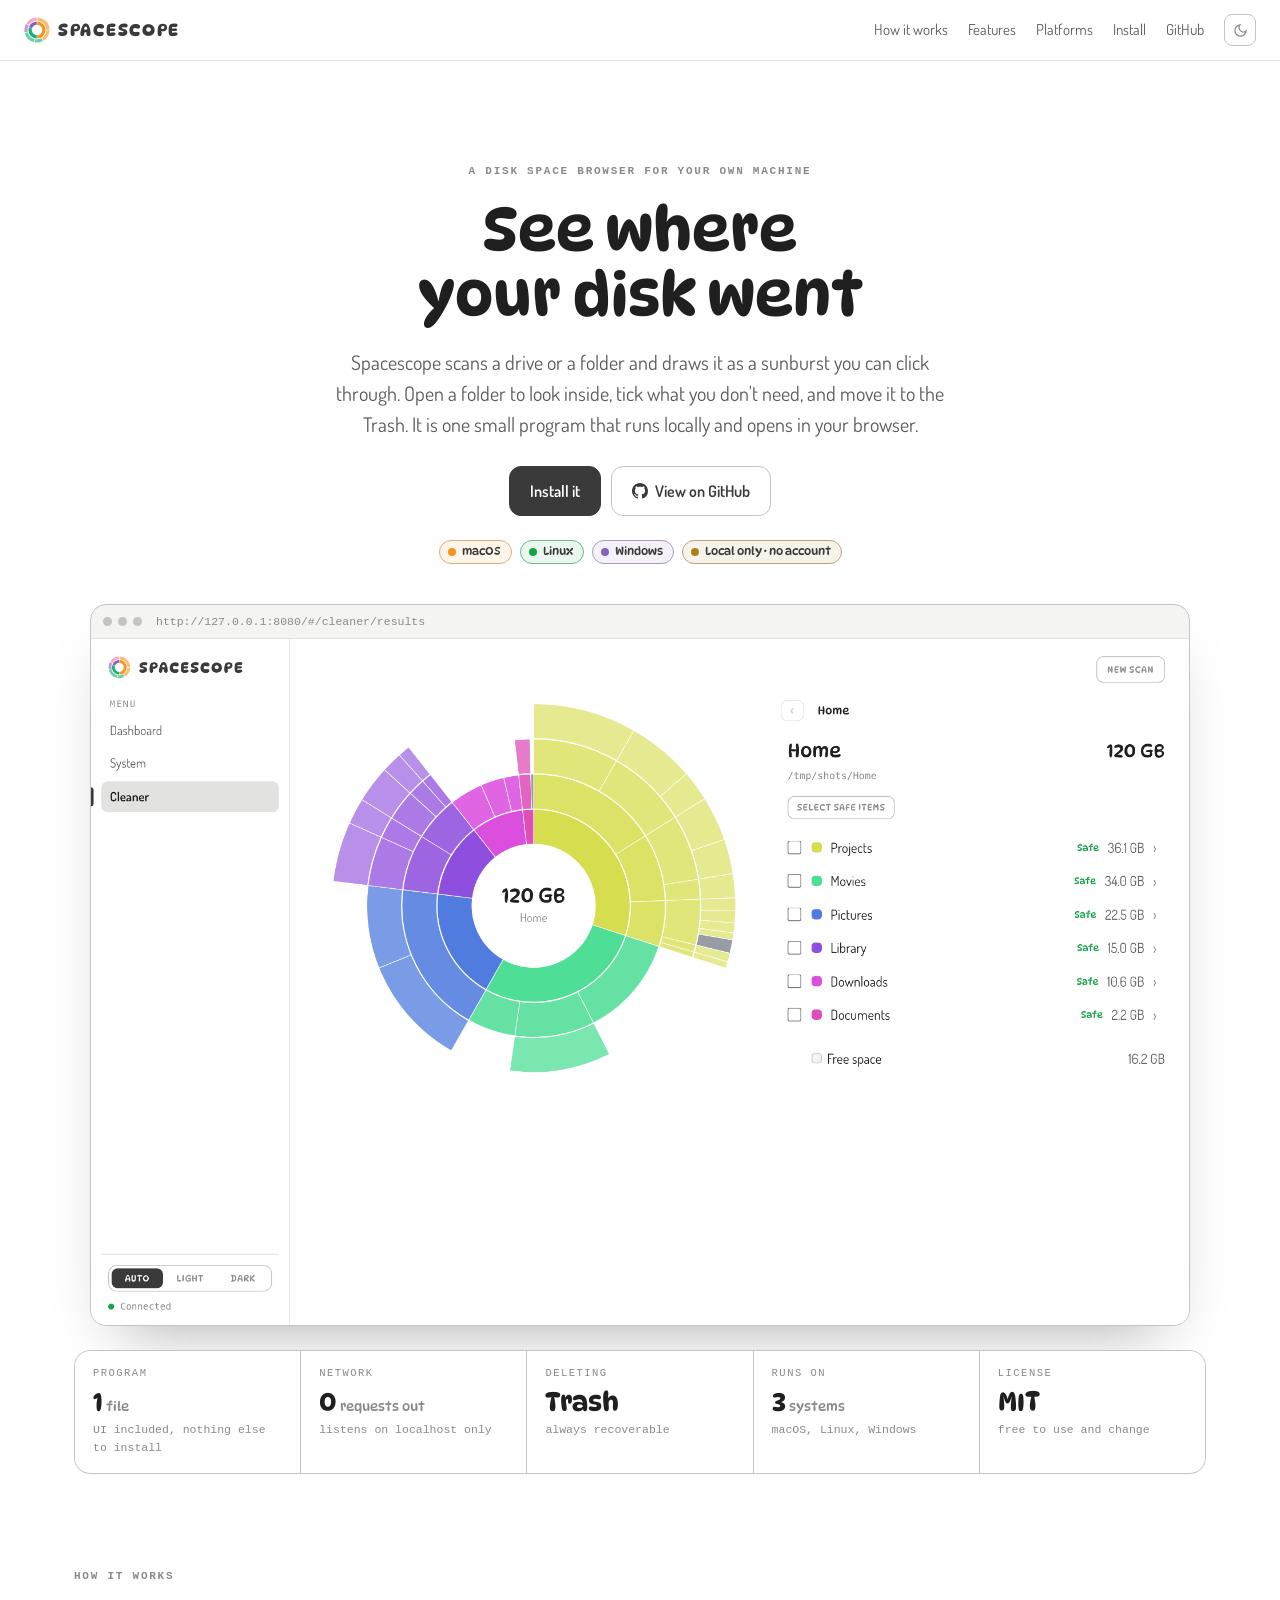
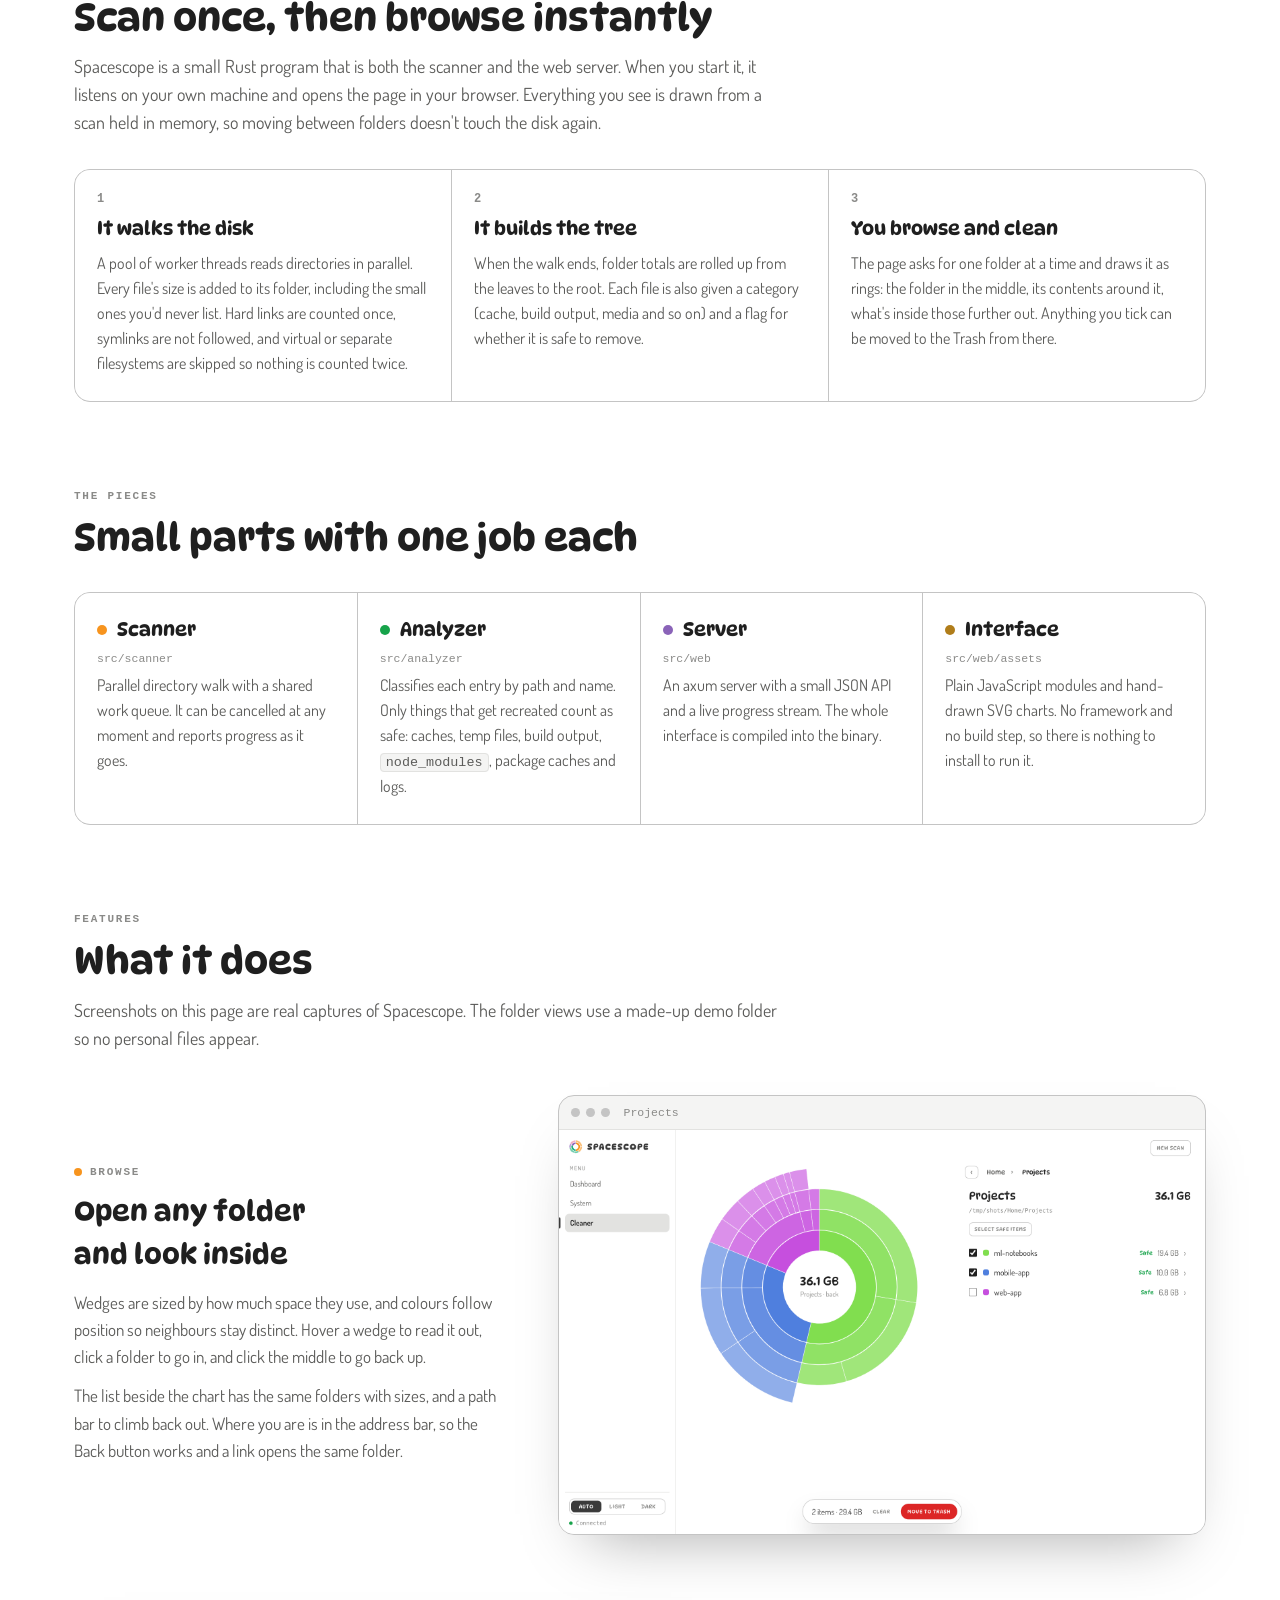
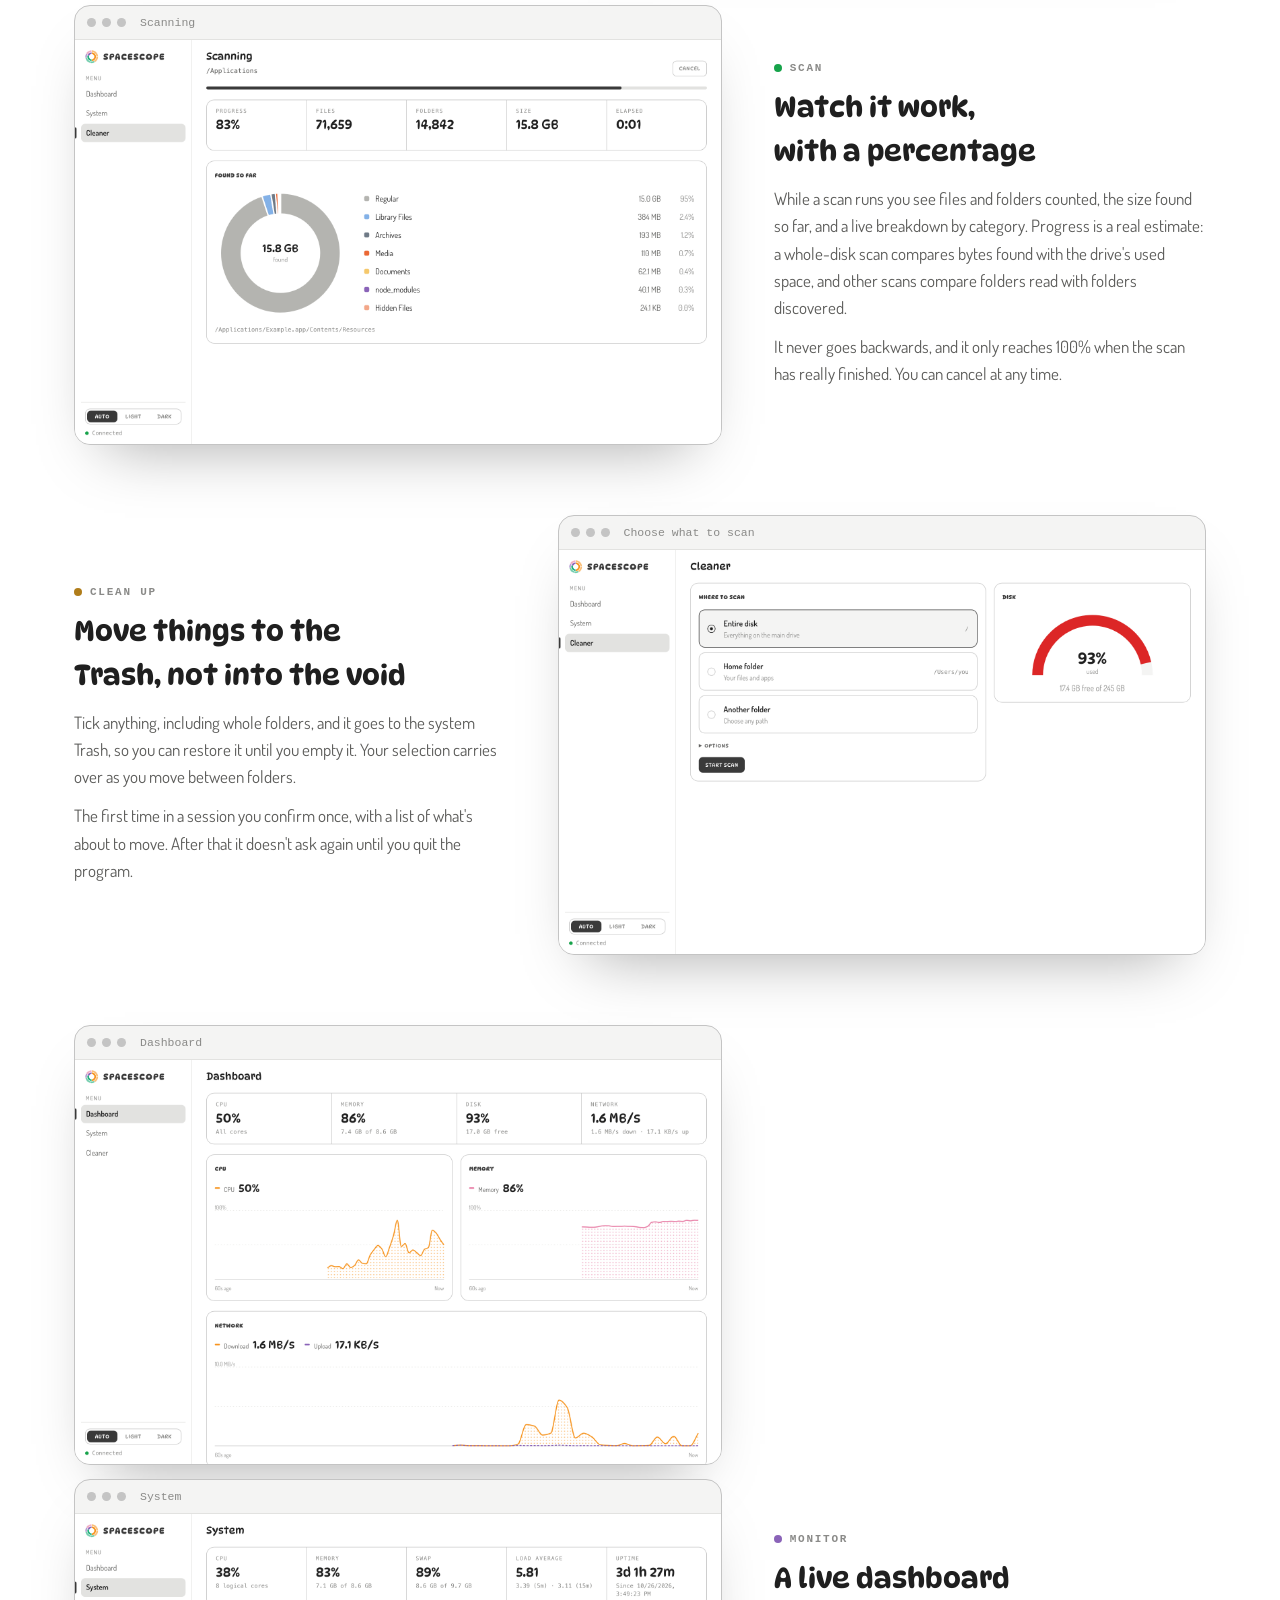
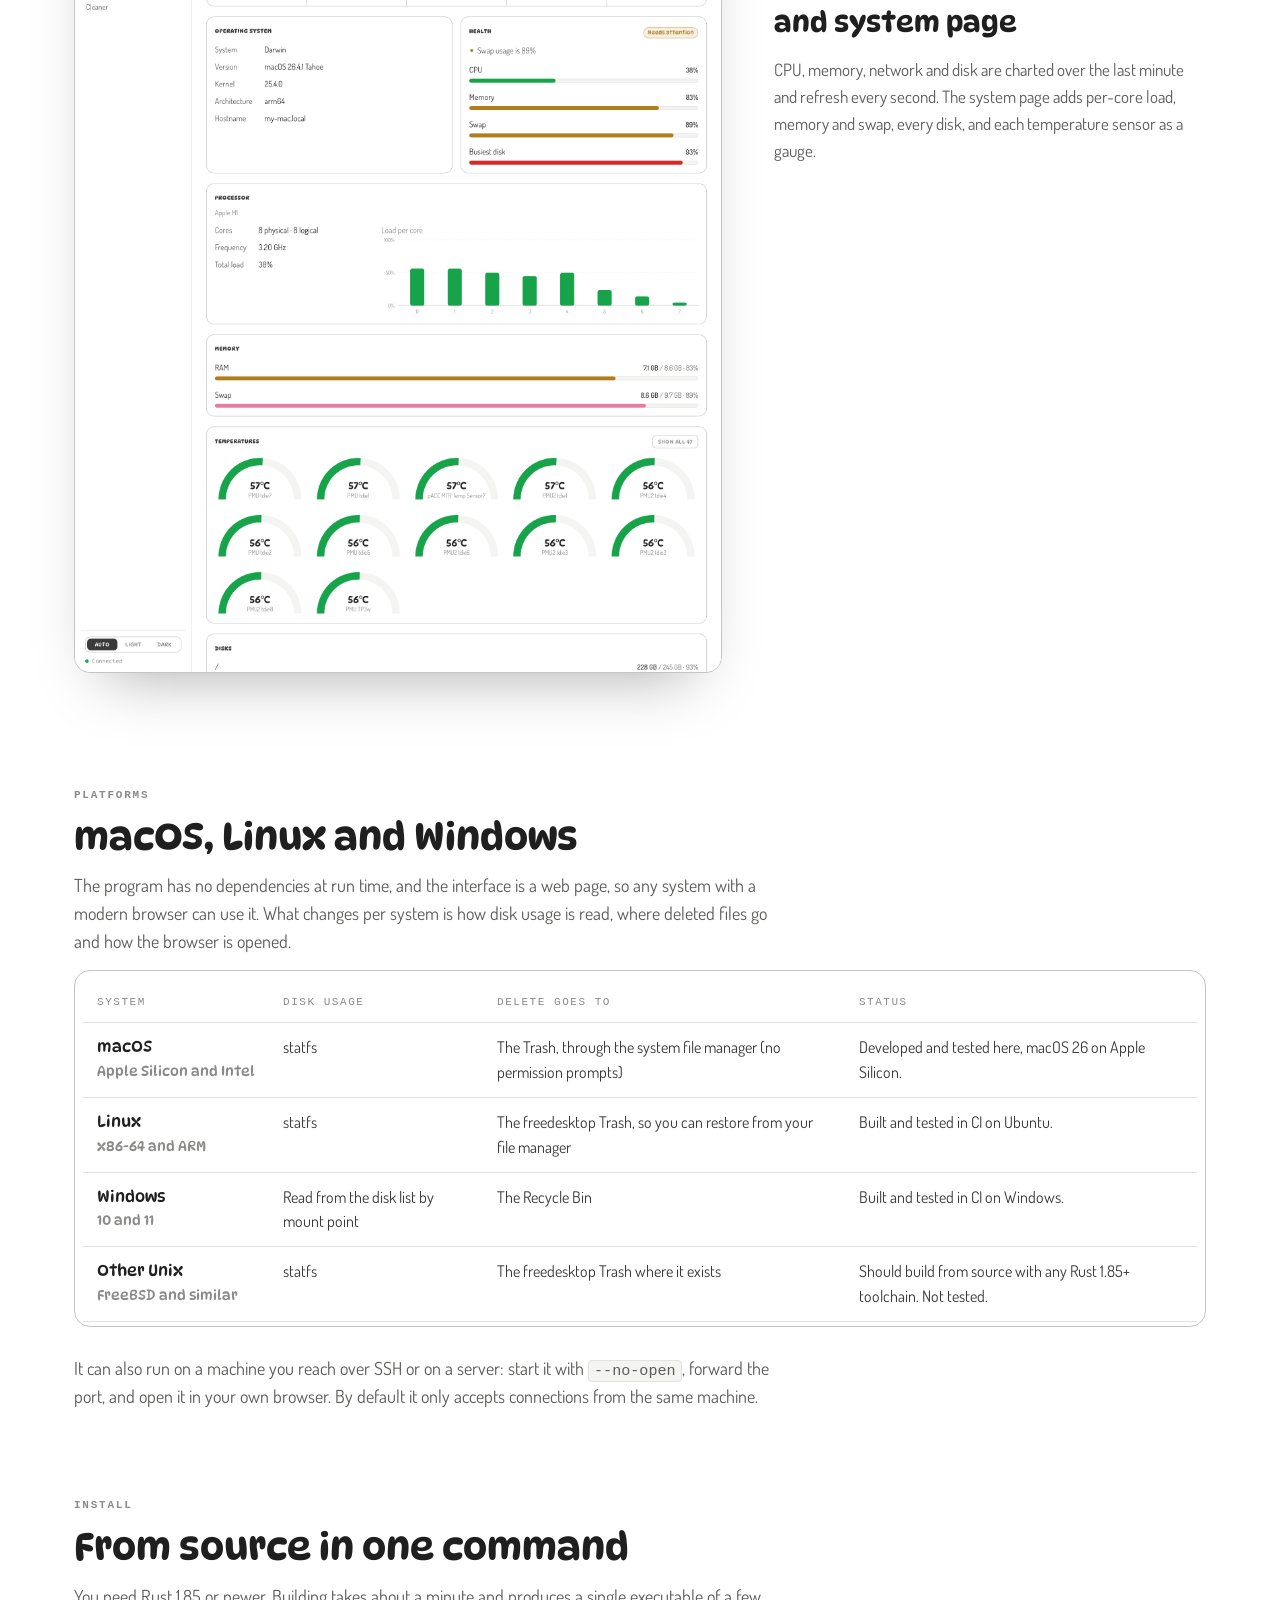
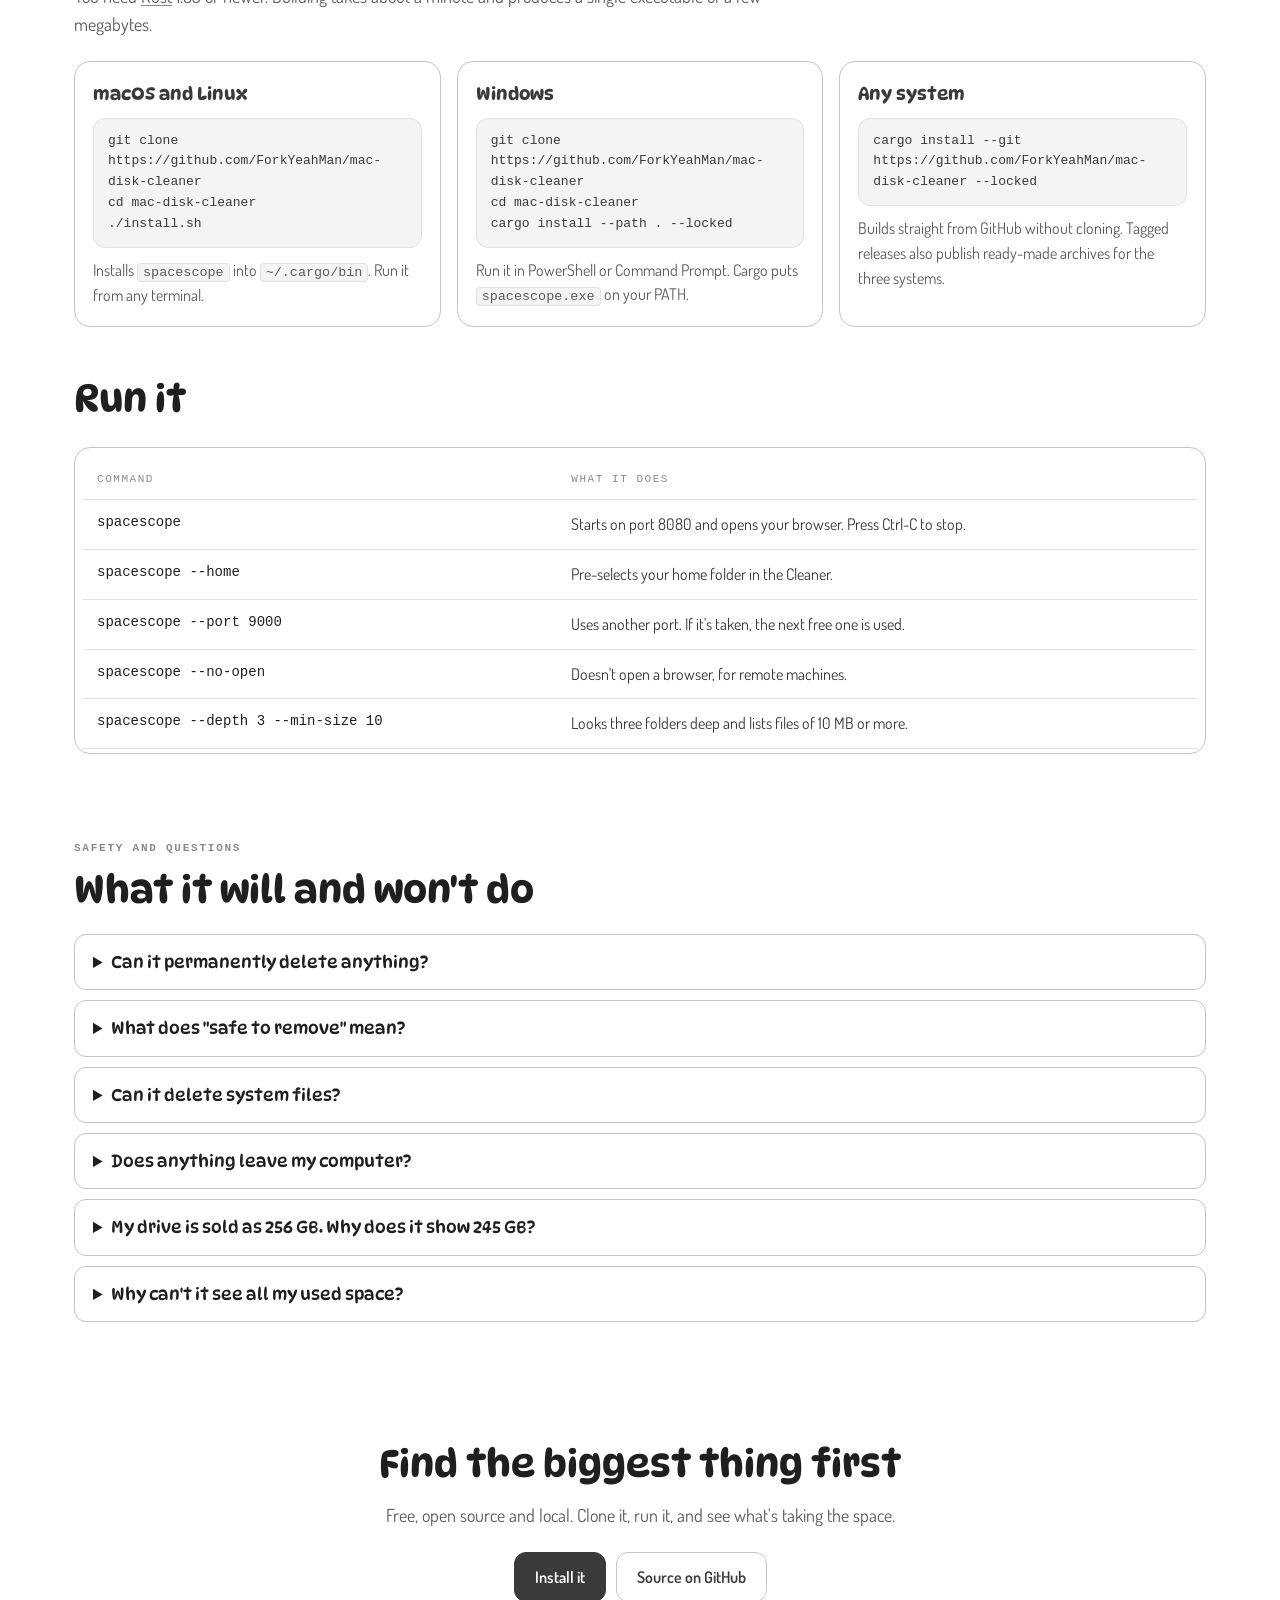
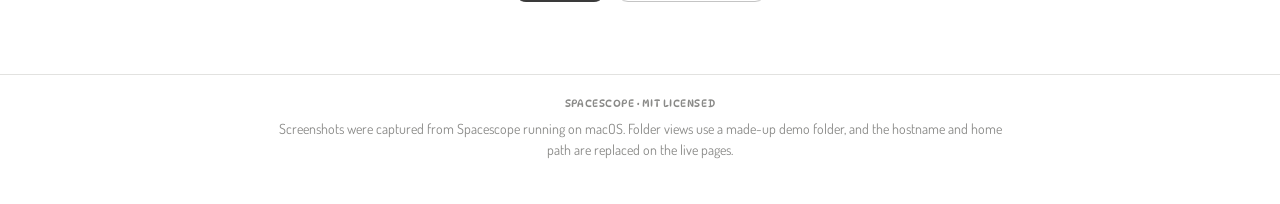
==== site/index.html @ d5567360 "docs(site): add the project page with screenshots and a Pages workflow Single-page site in the same " ====
<!doctype html>
<html lang="en">
<head>
<meta charset="utf-8">
<meta name="viewport" content="width=device-width, initial-scale=1, viewport-fit=cover">
<meta name="color-scheme" content="light dark">
<meta name="description" content="Spacescope scans a drive or folder, shows it as a sunburst you can click through, and moves what you don't need to the Trash. One small local program for macOS, Linux and Windows.">
<title>Spacescope</title>
<link rel="icon" type="image/svg+xml" href="logo.svg">
<script>
  // Apply the saved theme before first paint so there is no flash.
  try {
    var t = localStorage.getItem("spacescope-theme");
    if (t === "dark" || t === "light") document.documentElement.classList.add(t);
  } catch (e) {}
</script>
<link rel="preconnect" href="https://fonts.googleapis.com">
<link rel="preconnect" href="https://fonts.gstatic.com" crossorigin>
<link rel="stylesheet" href="https://fonts.googleapis.com/css2?family=Dosis:wght@400;500;600&family=DynaPuff:wght@400;500;600&display=swap">
<style>

/* =============================================================== tokens
 *
 * The Triage landing-page token set: Dosis for reading, DynaPuff for everything that labels,
 * counts or names. 1px lines, generous radii, a quiet canvas. Light is the default; `html.dark`
 * (or the OS preference, until the reader picks; or the host's data-theme) swaps it.
 *
 * The categorical colours keep their meaning on this page: blue is rvsim speaking, green is
 * "identical", amber is an injected fault, red is a divergence or a crash.
 */
:root {
  color-scheme: light;

  --body: Dosis, system-ui, sans-serif;
  --display: DynaPuff, system-ui, sans-serif;
  --mono: ui-monospace, "SF Mono", Menlo, Consolas, monospace;

  --bg: #ffffff;
  --canvas: #f4f4f3;
  --ink: #3a3a3a;
  --ink-2: #5c5c5a;
  --ink-strong: #1f1f1f;
  --on-ink: #ffffff;
  --line: #c4c4c4;
  --line-soft: #e2e2e0;
  --muted: #8a8a88;
  --grid: #e7e7e4;

  --regression: #dc2626;
  --infra: #f7941e;
  --flaky: #b07d1a;
  --unknown: #8a63b8;
  --green: #16a34a;

  --ease-out: cubic-bezier(0.23, 1, 0.32, 1);
  --t-press: 140ms;
  --t-fast: 180ms;
  --t-base: 240ms;

  --r-sm: 8px;
  --r-md: 12px;
  --r-lg: 16px;
}
:root.dark, :root[data-theme="dark"] {
  color-scheme: dark;
  --bg: #18181b;
  --canvas: #1d1d20;
  --ink: #c4c4c0;
  --ink-2: #a3a3a0;
  --ink-strong: #ececea;
  --on-ink: #18181b;
  --line: #3a3a38;
  --line-soft: #2a2a28;
  --muted: #7d7d7a;
  --grid: #2a2a28;
  --regression: #f05a5a;
  --infra: #f79a2b;
  --flaky: #c9a043;
  --unknown: #9a7bc9;
  --green: #22c55e;
}
@media (prefers-color-scheme: dark) {
  :root:not(.light):not([data-theme="light"]) {
    color-scheme: dark;
    --bg: #18181b;
    --canvas: #1d1d20;
    --ink: #c4c4c0;
    --ink-2: #a3a3a0;
    --ink-strong: #ececea;
    --on-ink: #18181b;
    --line: #3a3a38;
    --line-soft: #2a2a28;
    --muted: #7d7d7a;
    --grid: #2a2a28;
    --regression: #f05a5a;
    --infra: #f79a2b;
    --flaky: #c9a043;
    --unknown: #9a7bc9;
    --green: #22c55e;
  }
}

* { box-sizing: border-box; }
html { scroll-behavior: smooth; scroll-padding-top: 72px; }
body {
  margin: 0;
  background: var(--bg);
  color: var(--ink);
  font: 17px/1.55 var(--body);
  -webkit-font-smoothing: antialiased;
  transition: background-color var(--t-base) ease, color var(--t-base) ease;
}
h1, h2, h3 { margin: 0; font-family: var(--display); font-weight: 500; text-wrap: balance; }
p { margin: 0; }
b, strong { color: var(--ink-strong); font-weight: 600; }
code { font-family: var(--mono); font-size: 0.84em; background: var(--canvas); padding: 1px 5px; border-radius: 4px; border: 1px solid var(--line-soft); }
a { color: inherit; text-decoration: underline; text-underline-offset: 2px; text-decoration-color: var(--muted); }
a.plain { text-decoration: none; }
:focus-visible { outline: 2px solid var(--ink); outline-offset: 2px; }

/* =============================================================== buttons, badges */

.btn, .icon-btn {
  transition: transform var(--t-press) var(--ease-out), background-color var(--t-fast) ease,
    border-color var(--t-fast) ease, color var(--t-fast) ease;
}
.btn:active, .icon-btn:active { transform: scale(0.97); }
.btn {
  display: inline-flex; align-items: center; justify-content: center; gap: 0.45rem;
  padding: 12px 20px; border: 1px solid var(--line); border-radius: var(--r-md);
  background: transparent; color: var(--ink); cursor: pointer; white-space: nowrap; text-decoration: none;
  font-family: var(--body); font-size: 16px; font-weight: 600;
}
.btn-primary { background: var(--ink); border-color: var(--ink); color: var(--on-ink); }
.gh-mark { width: 16px; height: 16px; fill: currentColor; }
.icon-btn {
  display: inline-grid; place-items: center; width: 2rem; height: 2rem; padding: 0;
  border: 1px solid var(--line); border-radius: var(--r-sm); background: transparent;
  color: var(--muted); cursor: pointer;
}
.icon-btn svg { width: 15px; height: 15px; }
.icon-btn .sun { display: none; }
:root.dark .icon-btn .sun, :root[data-theme="dark"] .icon-btn .sun { display: block; }
:root.dark .icon-btn .moon, :root[data-theme="dark"] .icon-btn .moon { display: none; }
@media (prefers-color-scheme: dark) {
  :root:not(.light):not([data-theme="light"]) .icon-btn .sun { display: block; }
  :root:not(.light):not([data-theme="light"]) .icon-btn .moon { display: none; }
}
@media (hover: hover) and (pointer: fine) {
  .btn:hover, .icon-btn:hover { color: var(--ink-strong); border-color: var(--ink); }
  .btn-primary:hover { background: var(--ink-strong); border-color: var(--ink-strong); color: var(--on-ink); }
  .landing-nav a:hover { color: var(--ink-strong); }
}

.badge {
  display: inline-flex; align-items: center; gap: 6px; padding: 2px 10px 2px 8px; border-radius: 999px;
  border: 1px solid color-mix(in srgb, var(--c) 45%, var(--line)); background: color-mix(in srgb, var(--c) 9%, transparent);
  font-family: var(--display); font-size: 11.5px; color: var(--ink); white-space: nowrap;
}
.dot { display: inline-block; width: 8px; height: 8px; border-radius: 50%; flex: none; background: var(--c, var(--muted)); }
.c-blue { --c: var(--infra); }
.c-green { --c: var(--green); }
.c-amber { --c: var(--flaky); }
.c-red { --c: var(--regression); }
.c-purple { --c: var(--unknown); }

.eyebrow { font: 600 11px var(--mono); letter-spacing: 0.16em; text-transform: uppercase; color: var(--muted); }
.label { font-family: var(--display); font-size: 10.5px; letter-spacing: 0.05em; text-transform: uppercase; color: var(--muted); }

/* =============================================================== frame */

.landing { min-height: 100%; display: flex; flex-direction: column; background: var(--bg); }
.landing main { flex: 1; width: 100%; max-width: 1180px; margin: 0 auto; padding: 0 24px; }
.landing-head {
  position: sticky; top: env(safe-area-inset-top, 0px); z-index: 20;
  display: flex; align-items: center; justify-content: space-between; gap: 16px;
  padding: 14px 24px; background: color-mix(in srgb, var(--bg) 85%, transparent); backdrop-filter: blur(10px);
  border-bottom: 1px solid var(--line-soft);
}
.wordmark {
  display: inline-flex; align-items: center; gap: 8px; text-decoration: none;
  font-family: var(--display); font-size: 17px; font-weight: 600; letter-spacing: 0.1em; text-transform: uppercase; color: var(--ink);
}
.wordmark-dots { display: inline-flex; gap: 3px; }
.wordmark-dots i { width: 7px; height: 7px; border-radius: 50%; }
.landing-nav { display: flex; align-items: center; gap: 20px; font-size: 15px; color: var(--ink-2); }
.landing-nav a { text-decoration: none; }

/* =============================================================== hero */

.hero { display: grid; justify-items: center; text-align: center; gap: 20px; padding: clamp(48px, 9vw, 104px) 0 40px; }
.hero h1 { font-size: clamp(34px, 6vw, 60px); line-height: 1.08; color: var(--ink-strong); max-width: 15ch; }
.lede { font-size: clamp(17px, 2vw, 20px); line-height: 1.55; color: var(--ink-2); max-width: 40rem; }
.hero-cta { display: flex; flex-wrap: wrap; justify-content: center; gap: 10px; margin-top: 6px; }
.hero-labels { display: flex; flex-wrap: wrap; justify-content: center; gap: 8px; margin-top: 4px; }

/* =============================================================== shots: real terminal output in a window */

.shot {
  margin: 0; overflow: hidden; border: 1px solid var(--line); border-radius: var(--r-lg); background: var(--canvas);
  box-shadow: 0 30px 60px -30px rgb(0 0 0 / 0.35); min-width: 0;
}
.shot-bar {
  display: flex; align-items: center; gap: 6px; padding: 10px 12px; border-bottom: 1px solid var(--line-soft);
  font: 11.5px var(--mono); color: var(--muted); overflow-x: auto; white-space: nowrap;
}
.shot-bar i { width: 9px; height: 9px; border-radius: 50%; background: var(--line); flex: none; }
.shot-bar span { margin-left: 8px; }
.shot pre {
  margin: 0; padding: 14px 16px 16px; overflow-x: auto;
  font: 12.5px/1.6 var(--mono); color: var(--ink); tab-size: 8;
}
.shot pre.tall { max-height: 560px; overflow-y: auto; }
.t-p { color: var(--ink-strong); font-weight: 600; }
.t-d { color: var(--muted); }
.t-e { color: var(--infra); }
.t-ok { color: var(--green); }
.t-r { color: var(--regression); }
.t-hl { background: color-mix(in srgb, var(--flaky) 18%, transparent); color: var(--ink-strong); border-radius: 3px; padding: 0 2px; }
.t-bad { background: color-mix(in srgb, var(--regression) 18%, transparent); color: var(--regression); border-radius: 3px; padding: 0 1px; }
.hero-shot { padding-bottom: 8px; animation: card-in 600ms var(--ease-out) both; animation-delay: 120ms; }
@keyframes card-in { from { opacity: 0.001; transform: translateY(6px); } }

/* =============================================================== metrics */

.metric-grid {
  display: grid; gap: 1px; grid-template-columns: repeat(auto-fit, minmax(min(100%, 200px), 1fr));
  border: 1px solid var(--line); border-radius: var(--r-lg); overflow: hidden; background: var(--line);
  margin-top: 24px;
}
.metric { display: flex; flex-direction: column; gap: 4px; min-width: 0; padding: 14px 18px 16px; background: var(--bg); }
.metric-label { display: flex; align-items: center; gap: 6px; font-family: var(--mono); font-size: 10.5px; letter-spacing: 0.14em; text-transform: uppercase; color: var(--muted); }
.metric-value { font-family: var(--display); font-size: 26px; font-weight: 500; line-height: 1.2; color: var(--ink-strong); font-variant-numeric: tabular-nums; }
.metric-unit { font-size: 0.5em; font-weight: 400; color: var(--muted); margin-left: 0.25em; }
.metric-note { font-family: var(--mono); font-size: 11.5px; color: var(--muted); }

/* =============================================================== panels */

.panel { border: 1px solid var(--line); border-radius: var(--r-lg); padding: 16px 18px; background: var(--bg); min-width: 0; }
.panel-head { display: flex; align-items: baseline; justify-content: space-between; gap: 10px; flex-wrap: wrap; margin-bottom: 6px; }
.panel-head h3 { font-size: 12px; font-weight: 600; letter-spacing: 0.05em; text-transform: uppercase; color: var(--ink-strong); }
.panel-note { font-size: 14px; color: var(--muted); }
.legend { display: flex; flex-wrap: wrap; gap: 6px 18px; margin: 8px 0 4px; font-size: 15px; color: var(--ink-2); }
.legend span { display: inline-flex; align-items: center; gap: 7px; }
.legend b { font-family: var(--display); font-weight: 500; }

.ruler-scroll { overflow-x: auto; margin-inline: -4px; }
.ruler { width: 100%; min-width: 760px; height: auto; display: block; }
.ruler text { font-family: var(--mono); font-size: 11px; fill: var(--muted); }
.ruler .lab { fill: var(--ink-strong); font-family: var(--display); font-size: 12px; }
.ruler .axis { stroke: var(--ink); stroke-width: 1.5; fill: none; }
.ruler .ck { stroke: var(--line); stroke-width: 1; }
.ruler .snap { stroke: var(--muted); stroke-width: 1.5; }
.ruler .lead { stroke: var(--muted); stroke-width: 1; stroke-dasharray: 2 3; fill: none; }
.ruler .idle { fill: var(--canvas); stroke: var(--line-soft); }
.ruler .ev-ink { fill: var(--ink-strong); }
.ruler .ev-amber { fill: var(--flaky); }
.ruler .ev-blue { fill: var(--infra); }
.ruler .ev-red { fill: var(--regression); }

/* =============================================================== sections */

.landing-section { display: grid; gap: 14px; padding: clamp(48px, 8vw, 88px) 0 0; }
.landing-section > h2, .landing-cta h2 { font-size: clamp(26px, 3.6vw, 38px); color: var(--ink-strong); line-height: 1.15; }
.section-lede { font-size: 18px; color: var(--ink-2); max-width: 44rem; }

.steps-grid, .label-grid {
  list-style: none; margin: 18px 0 0; padding: 0; display: grid; gap: 1px; background: var(--line);
  border: 1px solid var(--line); border-radius: var(--r-lg); overflow: hidden;
}
.steps-grid { grid-template-columns: repeat(auto-fit, minmax(min(100%, 260px), 1fr)); }
.label-grid { grid-template-columns: repeat(auto-fit, minmax(min(100%, 240px), 1fr)); }
.steps-grid li, .label-grid > div { display: grid; gap: 8px; align-content: start; padding: 22px 22px 26px; background: var(--bg); min-width: 0; }
.step-n { font: 600 12px var(--mono); color: var(--muted); }
.steps-grid h3, .label-grid h3, .feature h3 { font-size: 19px; color: var(--ink-strong); }
.steps-grid p, .label-grid p { font-size: 16px; color: var(--ink-2); }
.label-grid h3 { display: flex; align-items: center; gap: 10px; }
.label-grid .dot { width: 10px; height: 10px; }
.label-grid .exit { font: 11.5px var(--mono); color: var(--muted); }

.feature { display: grid; gap: clamp(20px, 4vw, 56px); align-items: center; grid-template-columns: minmax(0, 2fr) minmax(0, 3fr); padding: 28px 0; }
.feature.flip { grid-template-columns: minmax(0, 3fr) minmax(0, 2fr); }
.feature.flip .feature-text { order: 2; }
.feature-text { display: grid; gap: 12px; align-content: center; }
.feature-text h3 { font-size: clamp(22px, 2.6vw, 28px); }
.feature-text p { font-size: 17px; line-height: 1.6; color: var(--ink-2); }
.feature-text .eyebrow { display: flex; gap: 8px; align-items: center; }
.shots { display: grid; gap: 14px; min-width: 0; }

.anatomy { display: grid; grid-template-columns: max-content minmax(0, 1fr); gap: 6px 14px; margin: 4px 0 0; font-size: 15px; color: var(--ink-2); }
.anatomy dt { font: 12px/1.9 var(--mono); color: var(--ink-strong); }
.anatomy dd { margin: 0; }

@media (max-width: 860px) {
  .feature, .feature.flip { grid-template-columns: minmax(0, 1fr); }
  .feature.flip .feature-text { order: 0; }
  .landing-nav a { display: none; }
}

/* =============================================================== try it, cta, footer */

.try-grid li pre {
  margin: 4px 0 0; padding: 10px 12px; overflow-x: auto; border-radius: var(--r-sm);
  background: var(--canvas); border: 1px solid var(--line-soft); font: 12px/1.55 var(--mono); color: var(--ink);
}
.landing-cta { display: grid; justify-items: center; text-align: center; gap: 16px; padding: clamp(64px, 10vw, 120px) 0 clamp(40px, 6vw, 72px); }
.landing-cta p { font-size: 18px; color: var(--ink-2); max-width: 36rem; }
.site-foot { display: grid; justify-items: center; gap: 6px; padding: 20px 24px 32px; text-align: center; border-top: 1px solid var(--line-soft); }
.site-foot p { font-size: 14px; color: var(--muted); max-width: 46rem; }

@media (prefers-reduced-motion: reduce) {
  * { transition: none !important; animation: none !important; }
  html { scroll-behavior: auto; }
}


/* =============================================================== spacescope additions */
.wordmark img { width: 26px; height: 26px; }
.shot img { display: block; width: 100%; height: auto; }
.shot img.for-dark { display: none; }
:root.dark .shot img.for-light { display: none; }
:root.dark .shot img.for-dark { display: block; }
@media (prefers-color-scheme: dark) {
  :root:not(.light) .shot img.for-light { display: none; }
  :root:not(.light) .shot img.for-dark { display: block; }
}
.shot.wide { max-width: 1100px; margin-inline: auto; }
.platforms { width: 100%; border-collapse: collapse; margin-top: 8px; font-size: 16px; }
.platforms th, .platforms td { padding: 12px 14px; text-align: left; vertical-align: top; border-bottom: 1px solid var(--line-soft); }
.platforms th { font: 400 11px/1.4 var(--mono); letter-spacing: 0.14em; text-transform: uppercase; color: var(--muted); }
.platforms td:first-child { font-family: var(--display); color: var(--ink-strong); white-space: nowrap; }
.platforms td span { color: var(--muted); display: block; font-size: 14px; }
.table-wrap { overflow-x: auto; border: 1px solid var(--line); border-radius: var(--r-lg); padding: 4px 8px; }
.os-grid { display: grid; gap: 16px; grid-template-columns: repeat(auto-fit, minmax(280px, 1fr)); margin-top: 8px; }
.os-card { border: 1px solid var(--line); border-radius: var(--r-lg); padding: 18px; display: grid; gap: 10px; align-content: start; min-width: 0; }
.os-card h3 { font-size: 18px; }
.os-card pre { margin: 0; padding: 12px 14px; background: var(--canvas); border: 1px solid var(--line-soft); border-radius: var(--r-md); font: 13px/1.6 var(--mono); white-space: pre-wrap; overflow-wrap: anywhere; color: var(--ink); }
.os-card p { color: var(--ink-2); font-size: 16px; }
.faq { display: grid; gap: 10px; margin-top: 8px; }
.faq details { border: 1px solid var(--line); border-radius: var(--r-md); padding: 14px 18px; }
.faq summary { cursor: pointer; font-family: var(--display); color: var(--ink-strong); }
.faq details p { margin-top: 10px; color: var(--ink-2); }
.flags td:first-child { font-family: var(--mono); font-size: 14px; }
@media (max-width: 760px) { .feature, .feature.flip { grid-template-columns: minmax(0, 1fr); } .feature.flip .feature-text { order: 0; } }

</style>
</head>
<body>
<div class="landing">
  <header class="landing-head">
    <a class="wordmark" href="#top" aria-label="Spacescope home"><img src="logo.svg" alt="">Spacescope</a>
    <nav class="landing-nav">
      <a href="#how">How it works</a>
      <a href="#features">Features</a>
      <a href="#platforms">Platforms</a>
      <a href="#install">Install</a>
      <a href="https://github.com/ForkYeahMan/mac-disk-cleaner">GitHub</a>
      <button class="icon-btn" id="theme" type="button" aria-label="Toggle dark mode">
        <svg class="moon" viewBox="0 0 24 24" fill="none" stroke="currentColor" stroke-width="2" aria-hidden="true"><path d="M21 12.8A9 9 0 1 1 11.2 3a7 7 0 0 0 9.8 9.8z"/></svg>
        <svg class="sun" viewBox="0 0 24 24" fill="none" stroke="currentColor" stroke-width="2" aria-hidden="true"><circle cx="12" cy="12" r="4"/><path d="M12 2v2M12 20v2M4.9 4.9l1.4 1.4M17.7 17.7l1.4 1.4M2 12h2M20 12h2M4.9 19.1l1.4-1.4M17.7 6.3l1.4-1.4"/></svg>
      </button>
    </nav>
  </header>

  <main id="top">
    <section class="hero">
      <span class="eyebrow">A disk space browser for your own machine</span>
      <h1>See where your disk went</h1>
      <p class="lede">Spacescope scans a drive or a folder and draws it as a sunburst you can click through. Open a folder to look inside, tick what you don't need, and move it to the Trash. It is one small program that runs locally and opens in your browser.</p>
      <div class="hero-cta">
        <a class="btn btn-primary" href="#install">Install it</a>
        <a class="btn" href="https://github.com/ForkYeahMan/mac-disk-cleaner">
          <svg class="gh-mark" viewBox="0 0 16 16" aria-hidden="true"><path d="M8 0C3.58 0 0 3.58 0 8c0 3.54 2.29 6.53 5.47 7.59.4.07.55-.17.55-.38 0-.19-.01-.82-.01-1.49-2.01.37-2.53-.49-2.69-.94-.09-.23-.48-.94-.82-1.13-.28-.15-.68-.52-.01-.53.63-.01 1.08.58 1.23.82.72 1.21 1.87.87 2.33.66.07-.52.28-.87.51-1.07-1.78-.2-3.64-.89-3.64-3.95 0-.87.31-1.59.82-2.15-.08-.2-.36-1.02.08-2.12 0 0 .67-.21 2.2.82.64-.18 1.32-.27 2-.27.68 0 1.36.09 2 .27 1.53-1.04 2.2-.82 2.2-.82.44 1.1.16 1.92.08 2.12.51.56.82 1.27.82 2.15 0 3.07-1.87 3.75-3.65 3.95.29.25.54.73.54 1.48 0 1.07-.01 1.93-.01 2.2 0 .21.15.46.55.38A8.013 8.013 0 0016 8c0-4.42-3.58-8-8-8z"/></svg>
          View on GitHub
        </a>
      </div>
      <div class="hero-labels" aria-label="Where it runs">
        <span class="badge c-blue"><span class="dot"></span>macOS</span>
        <span class="badge c-green"><span class="dot"></span>Linux</span>
        <span class="badge c-purple"><span class="dot"></span>Windows</span>
        <span class="badge c-amber"><span class="dot"></span>Local only · no account</span>
      </div>
    </section>

    <section class="hero-shot">
      <figure class="shot wide">
        <div class="shot-bar"><i></i><i></i><i></i><span>http://127.0.0.1:8080/#/cleaner/results</span></div>
        <img class="for-light" src="assets/review-light.png" width="1920" height="1200" alt="Spacescope showing a home folder as a sunburst chart with a list of folders and their sizes beside it">
        <img class="for-dark" src="assets/review-dark.png" width="1920" height="1200" alt="The same view in dark mode" loading="lazy">
      </figure>
      <div class="metric-grid" aria-label="At a glance">
        <div class="metric"><span class="metric-label">Program</span><span class="metric-value">1<span class="metric-unit">file</span></span><span class="metric-note">UI included, nothing else to install</span></div>
        <div class="metric"><span class="metric-label">Network</span><span class="metric-value">0<span class="metric-unit">requests out</span></span><span class="metric-note">listens on localhost only</span></div>
        <div class="metric"><span class="metric-label">Deleting</span><span class="metric-value">Trash</span><span class="metric-note">always recoverable</span></div>
        <div class="metric"><span class="metric-label">Runs on</span><span class="metric-value">3<span class="metric-unit">systems</span></span><span class="metric-note">macOS, Linux, Windows</span></div>
        <div class="metric"><span class="metric-label">License</span><span class="metric-value">MIT</span><span class="metric-note">free to use and change</span></div>
      </div>
    </section>

    <!-- ============================================================ how -->
    <section class="landing-section" id="how">
      <span class="eyebrow">How it works</span>
      <h2>Scan once, then browse instantly</h2>
      <p class="section-lede">Spacescope is a small Rust program that is both the scanner and the web server. When you start it, it listens on your own machine and opens the page in your browser. Everything you see is drawn from a scan held in memory, so moving between folders doesn't touch the disk again.</p>
      <ol class="steps-grid">
        <li>
          <span class="step-n">1</span>
          <h3>It walks the disk</h3>
          <p>A pool of worker threads reads directories in parallel. Every file's size is added to its folder, including the small ones you'd never list. Hard links are counted once, symlinks are not followed, and virtual or separate filesystems are skipped so nothing is counted twice.</p>
        </li>
        <li>
          <span class="step-n">2</span>
          <h3>It builds the tree</h3>
          <p>When the walk ends, folder totals are rolled up from the leaves to the root. Each file is also given a category (cache, build output, media and so on) and a flag for whether it is safe to remove.</p>
        </li>
        <li>
          <span class="step-n">3</span>
          <h3>You browse and clean</h3>
          <p>The page asks for one folder at a time and draws it as rings: the folder in the middle, its contents around it, what's inside those further out. Anything you tick can be moved to the Trash from there.</p>
        </li>
      </ol>
    </section>

    <section class="landing-section">
      <span class="eyebrow">The pieces</span>
      <h2>Small parts with one job each</h2>
      <div class="label-grid">
        <div>
          <h3><span class="dot c-blue"></span>Scanner</h3>
          <span class="exit">src/scanner</span>
          <p>Parallel directory walk with a shared work queue. It can be cancelled at any moment and reports progress as it goes.</p>
        </div>
        <div>
          <h3><span class="dot c-green"></span>Analyzer</h3>
          <span class="exit">src/analyzer</span>
          <p>Classifies each entry by path and name. Only things that get recreated count as safe: caches, temp files, build output, <code>node_modules</code>, package caches and logs.</p>
        </div>
        <div>
          <h3><span class="dot c-purple"></span>Server</h3>
          <span class="exit">src/web</span>
          <p>An axum server with a small JSON API and a live progress stream. The whole interface is compiled into the binary.</p>
        </div>
        <div>
          <h3><span class="dot c-amber"></span>Interface</h3>
          <span class="exit">src/web/assets</span>
          <p>Plain JavaScript modules and hand-drawn SVG charts. No framework and no build step, so there is nothing to install to run it.</p>
        </div>
      </div>
    </section>

    <!-- ============================================================ features -->
    <section class="landing-section" id="features">
      <span class="eyebrow">Features</span>
      <h2>What it does</h2>
      <p class="section-lede">Screenshots on this page are real captures of Spacescope. The folder views use a made-up demo folder so no personal files appear.</p>

      <div class="feature">
        <div class="feature-text">
          <span class="eyebrow"><span class="dot c-blue"></span>Browse</span>
          <h3>Open any folder and look inside</h3>
          <p>Wedges are sized by how much space they use, and colours follow position so neighbours stay distinct. Hover a wedge to read it out, click a folder to go in, and click the middle to go back up.</p>
          <p>The list beside the chart has the same folders with sizes, and a path bar to climb back out. Where you are is in the address bar, so the Back button works and a link opens the same folder.</p>
        </div>
        <figure class="shot">
          <div class="shot-bar"><i></i><i></i><i></i><span>Projects</span></div>
          <img class="for-light" src="assets/review-folder-light.png" width="1920" height="1200" alt="The Projects folder open, with two items ticked and a bar offering to move them to the Trash" loading="lazy">
          <img class="for-dark" src="assets/review-folder-dark.png" width="1920" height="1200" alt="The same folder in dark mode" loading="lazy">
        </figure>
      </div>

      <div class="feature flip">
        <div class="feature-text">
          <span class="eyebrow"><span class="dot c-green"></span>Scan</span>
          <h3>Watch it work, with a percentage</h3>
          <p>While a scan runs you see files and folders counted, the size found so far, and a live breakdown by category. Progress is a real estimate: a whole-disk scan compares bytes found with the drive's used space, and other scans compare folders read with folders discovered.</p>
          <p>It never goes backwards, and it only reaches 100% when the scan has really finished. You can cancel at any time.</p>
        </div>
        <figure class="shot">
          <div class="shot-bar"><i></i><i></i><i></i><span>Scanning</span></div>
          <img class="for-light" src="assets/scanning-light.png" width="1920" height="1200" alt="A scan at 62 percent with live counts and a breakdown by category" loading="lazy">
          <img class="for-dark" src="assets/scanning-dark.png" width="1920" height="1200" alt="The scan view in dark mode" loading="lazy">
        </figure>
      </div>

      <div class="feature">
        <div class="feature-text">
          <span class="eyebrow"><span class="dot c-amber"></span>Clean up</span>
          <h3>Move things to the Trash, not into the void</h3>
          <p>Tick anything, including whole folders, and it goes to the system Trash, so you can restore it until you empty it. Your selection carries over as you move between folders.</p>
          <p>The first time in a session you confirm once, with a list of what's about to move. After that it doesn't ask again until you quit the program.</p>
        </div>
        <figure class="shot">
          <div class="shot-bar"><i></i><i></i><i></i><span>Choose what to scan</span></div>
          <img class="for-light" src="assets/cleaner-home-light.png" width="1920" height="1200" alt="The scan chooser: entire disk, home folder or another folder, with a gauge of disk usage" loading="lazy">
          <img class="for-dark" src="assets/cleaner-home-dark.png" width="1920" height="1200" alt="The scan chooser in dark mode" loading="lazy">
        </figure>
      </div>

      <div class="feature flip">
        <div class="feature-text">
          <span class="eyebrow"><span class="dot c-purple"></span>Monitor</span>
          <h3>A live dashboard and system page</h3>
          <p>CPU, memory, network and disk are charted over the last minute and refresh every second. The system page adds per-core load, memory and swap, every disk, and each temperature sensor as a gauge.</p>
        </div>
        <div class="shots">
          <figure class="shot">
            <div class="shot-bar"><i></i><i></i><i></i><span>Dashboard</span></div>
            <img class="for-light" src="assets/dashboard-light.png" width="1920" height="1200" alt="Live CPU, memory, network and disk charts" loading="lazy">
            <img class="for-dark" src="assets/dashboard-dark.png" width="1920" height="1200" alt="The dashboard in dark mode" loading="lazy">
          </figure>
          <figure class="shot">
            <div class="shot-bar"><i></i><i></i><i></i><span>System</span></div>
            <img class="for-light" src="assets/system-light.png" width="1920" height="2250" alt="System details with temperature gauges" loading="lazy">
            <img class="for-dark" src="assets/system-dark.png" width="1920" height="2250" alt="The system page in dark mode" loading="lazy">
          </figure>
        </div>
      </div>
    </section>

    <!-- ============================================================ platforms -->
    <section class="landing-section" id="platforms">
      <span class="eyebrow">Platforms</span>
      <h2>macOS, Linux and Windows</h2>
      <p class="section-lede">The program has no dependencies at run time, and the interface is a web page, so any system with a modern browser can use it. What changes per system is how disk usage is read, where deleted files go and how the browser is opened.</p>
      <div class="table-wrap">
        <table class="platforms">
          <thead><tr><th>System</th><th>Disk usage</th><th>Delete goes to</th><th>Status</th></tr></thead>
          <tbody>
            <tr><td>macOS<span>Apple Silicon and Intel</span></td><td>statfs</td><td>The Trash, through the system file manager (no permission prompts)</td><td>Developed and tested here, macOS 26 on Apple Silicon.</td></tr>
            <tr><td>Linux<span>x86-64 and ARM</span></td><td>statfs</td><td>The freedesktop Trash, so you can restore from your file manager</td><td>Built and tested in CI on Ubuntu.</td></tr>
            <tr><td>Windows<span>10 and 11</span></td><td>Read from the disk list by mount point</td><td>The Recycle Bin</td><td>Built and tested in CI on Windows.</td></tr>
            <tr><td>Other Unix<span>FreeBSD and similar</span></td><td>statfs</td><td>The freedesktop Trash where it exists</td><td>Should build from source with any Rust 1.85+ toolchain. Not tested.</td></tr>
          </tbody>
        </table>
      </div>
      <p class="section-lede" style="margin-top:14px">It can also run on a machine you reach over SSH or on a server: start it with <code>--no-open</code>, forward the port, and open it in your own browser. By default it only accepts connections from the same machine.</p>
    </section>

    <!-- ============================================================ install -->
    <section class="landing-section" id="install">
      <span class="eyebrow">Install</span>
      <h2>From source in one command</h2>
      <p class="section-lede">You need <a href="https://rustup.rs">Rust</a> 1.85 or newer. Building takes about a minute and produces a single executable of a few megabytes.</p>
      <div class="os-grid">
        <div class="os-card">
          <h3>macOS and Linux</h3>
          <pre>git clone https://github.com/ForkYeahMan/mac-disk-cleaner
cd mac-disk-cleaner
./install.sh</pre>
          <p>Installs <code>spacescope</code> into <code>~/.cargo/bin</code>. Run it from any terminal.</p>
        </div>
        <div class="os-card">
          <h3>Windows</h3>
          <pre>git clone https://github.com/ForkYeahMan/mac-disk-cleaner
cd mac-disk-cleaner
cargo install --path . --locked</pre>
          <p>Run it in PowerShell or Command Prompt. Cargo puts <code>spacescope.exe</code> on your PATH.</p>
        </div>
        <div class="os-card">
          <h3>Any system</h3>
          <pre>cargo install --git https://github.com/ForkYeahMan/mac-disk-cleaner --locked</pre>
          <p>Builds straight from GitHub without cloning. Tagged releases also publish ready-made archives for the three systems.</p>
        </div>
      </div>

      <h2 style="margin-top:36px">Run it</h2>
      <div class="table-wrap" style="margin-top:12px">
        <table class="platforms flags">
          <thead><tr><th>Command</th><th>What it does</th></tr></thead>
          <tbody>
            <tr><td>spacescope</td><td>Starts on port 8080 and opens your browser. Press Ctrl-C to stop.</td></tr>
            <tr><td>spacescope --home</td><td>Pre-selects your home folder in the Cleaner.</td></tr>
            <tr><td>spacescope --port 9000</td><td>Uses another port. If it's taken, the next free one is used.</td></tr>
            <tr><td>spacescope --no-open</td><td>Doesn't open a browser, for remote machines.</td></tr>
            <tr><td>spacescope --depth 3 --min-size 10</td><td>Looks three folders deep and lists files of 10 MB or more.</td></tr>
          </tbody>
        </table>
      </div>
    </section>

    <!-- ============================================================ safety / faq -->
    <section class="landing-section">
      <span class="eyebrow">Safety and questions</span>
      <h2>What it will and won't do</h2>
      <div class="faq">
        <details><summary>Can it permanently delete anything?</summary><p>No. Everything goes to the system Trash. Spacescope has no way to empty it or to delete a file outright.</p></details>
        <details><summary>What does "safe to remove" mean?</summary><p>Only things that a system or tool will recreate: caches, temporary files, build output, <code>node_modules</code>, package caches and logs. Downloads, archives, old files and duplicates are your data and are never pre-selected.</p></details>
        <details><summary>Can it delete system files?</summary><p>They appear in the chart because they take up space, but they can't be ticked, and the server refuses them even if asked directly. Only paths from the current scan can be deleted, and only inside the folder you scanned.</p></details>
        <details><summary>Does anything leave my computer?</summary><p>No. There is no telemetry and no account. The server only answers requests addressed to localhost, which also blocks a web page from reaching it by DNS rebinding.</p></details>
        <details><summary>My drive is sold as 256 GB. Why does it show 245 GB?</summary><p>macOS reports about 245 GB for that drive because the system reserves part of it. Spacescope uses decimal units (1 GB is a billion bytes), the same as Finder and System Settings, so the numbers match what your system says.</p></details>
        <details><summary>Why can't it see all my used space?</summary><p>Some used space can't be read by a normal program: other volumes, snapshots and purgeable data. On a whole-disk scan, Spacescope shows the difference as "Unscanned space" so the totals add up.</p></details>
      </div>
    </section>

    <section class="landing-cta">
      <h2>Find the biggest thing first</h2>
      <p>Free, open source and local. Clone it, run it, and see what's taking the space.</p>
      <div class="hero-cta">
        <a class="btn btn-primary" href="#install">Install it</a>
        <a class="btn" href="https://github.com/ForkYeahMan/mac-disk-cleaner">Source on GitHub</a>
      </div>
    </section>
  </main>

  <footer class="site-foot">
    <span class="label">Spacescope · MIT licensed</span>
    <p>Screenshots were captured from Spacescope running on macOS. Folder views use a made-up demo folder, and the hostname and home path are replaced on the live pages.</p>
  </footer>
</div>

<script>
  (function () {
    var root = document.documentElement;
    var btn = document.getElementById("theme");
    if (btn) btn.addEventListener("click", function () {
      var dark = root.classList.contains("dark") ||
        (!root.classList.contains("light") && matchMedia("(prefers-color-scheme: dark)").matches);
      root.classList.remove("dark", "light");
      root.classList.add(dark ? "light" : "dark");
      try { localStorage.setItem("spacescope-theme", dark ? "light" : "dark"); } catch (e) {}
    });
  })();
</script>
</body>
</html>
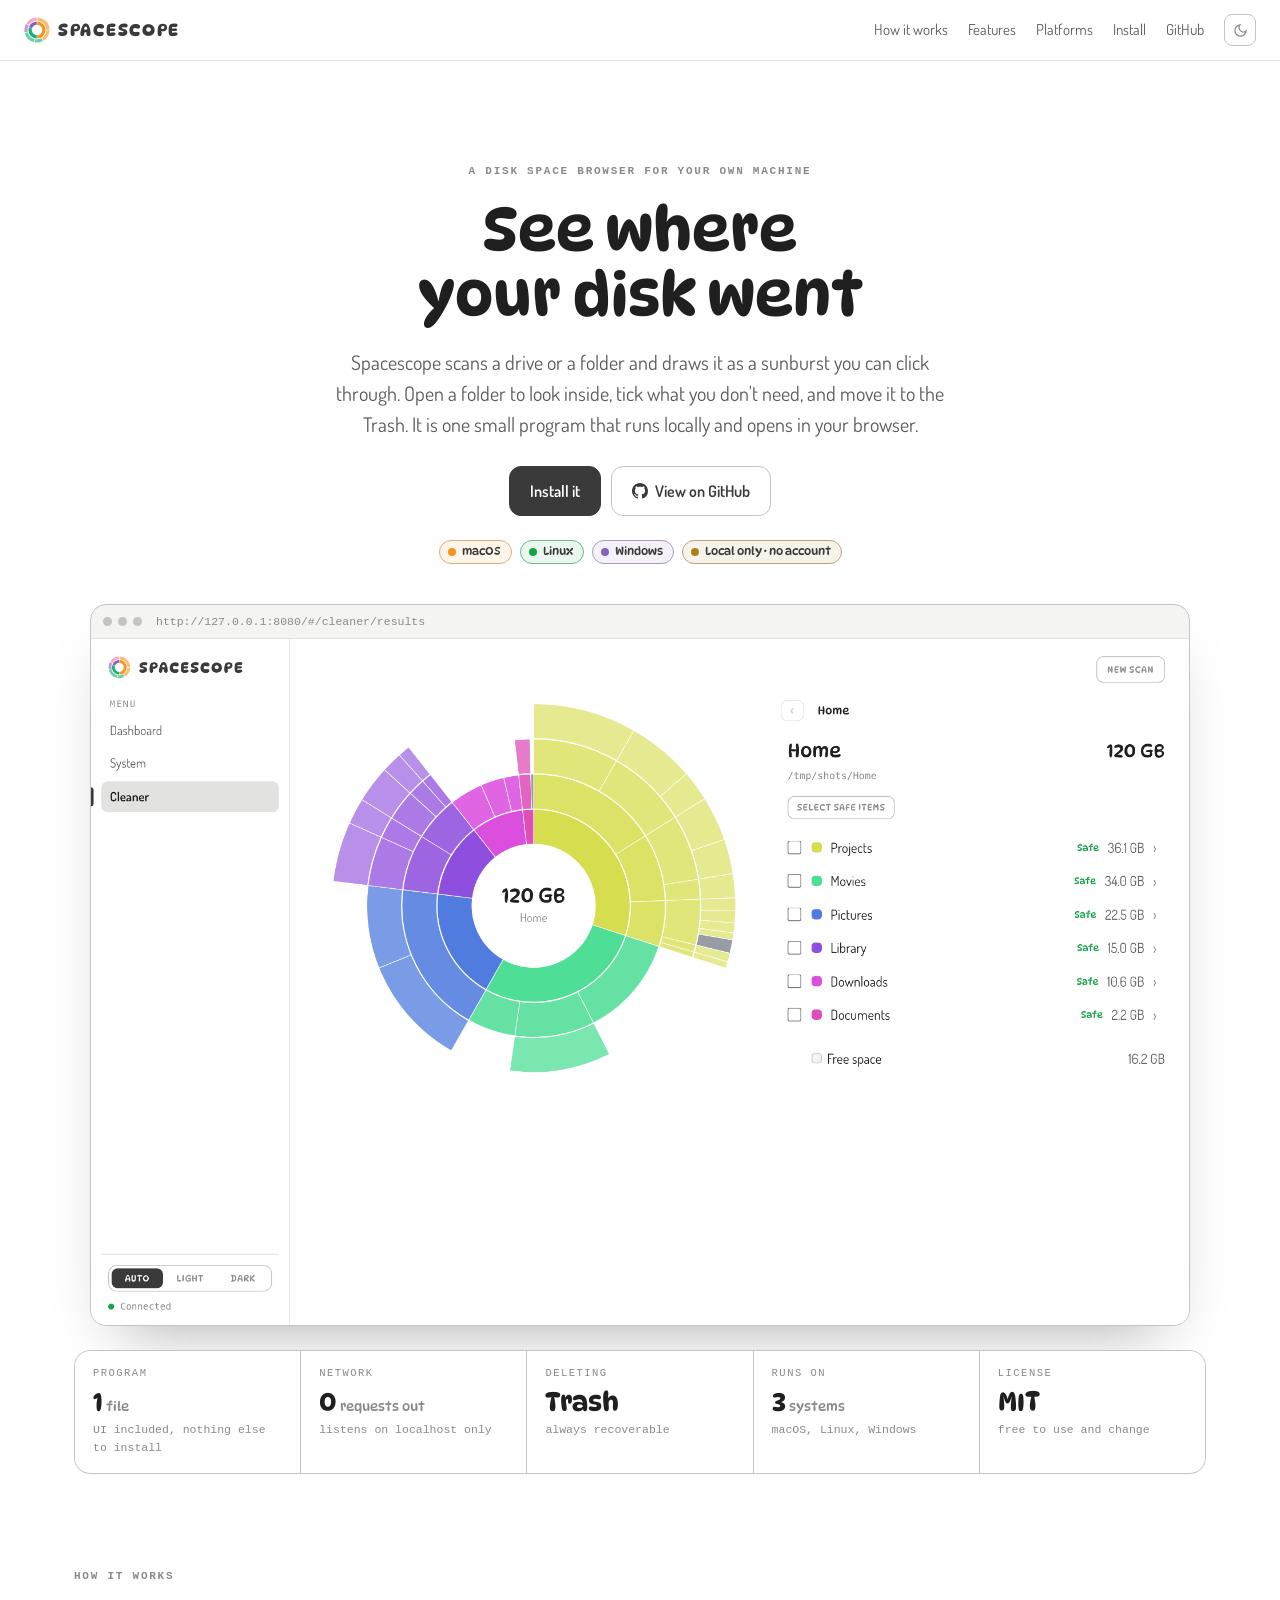
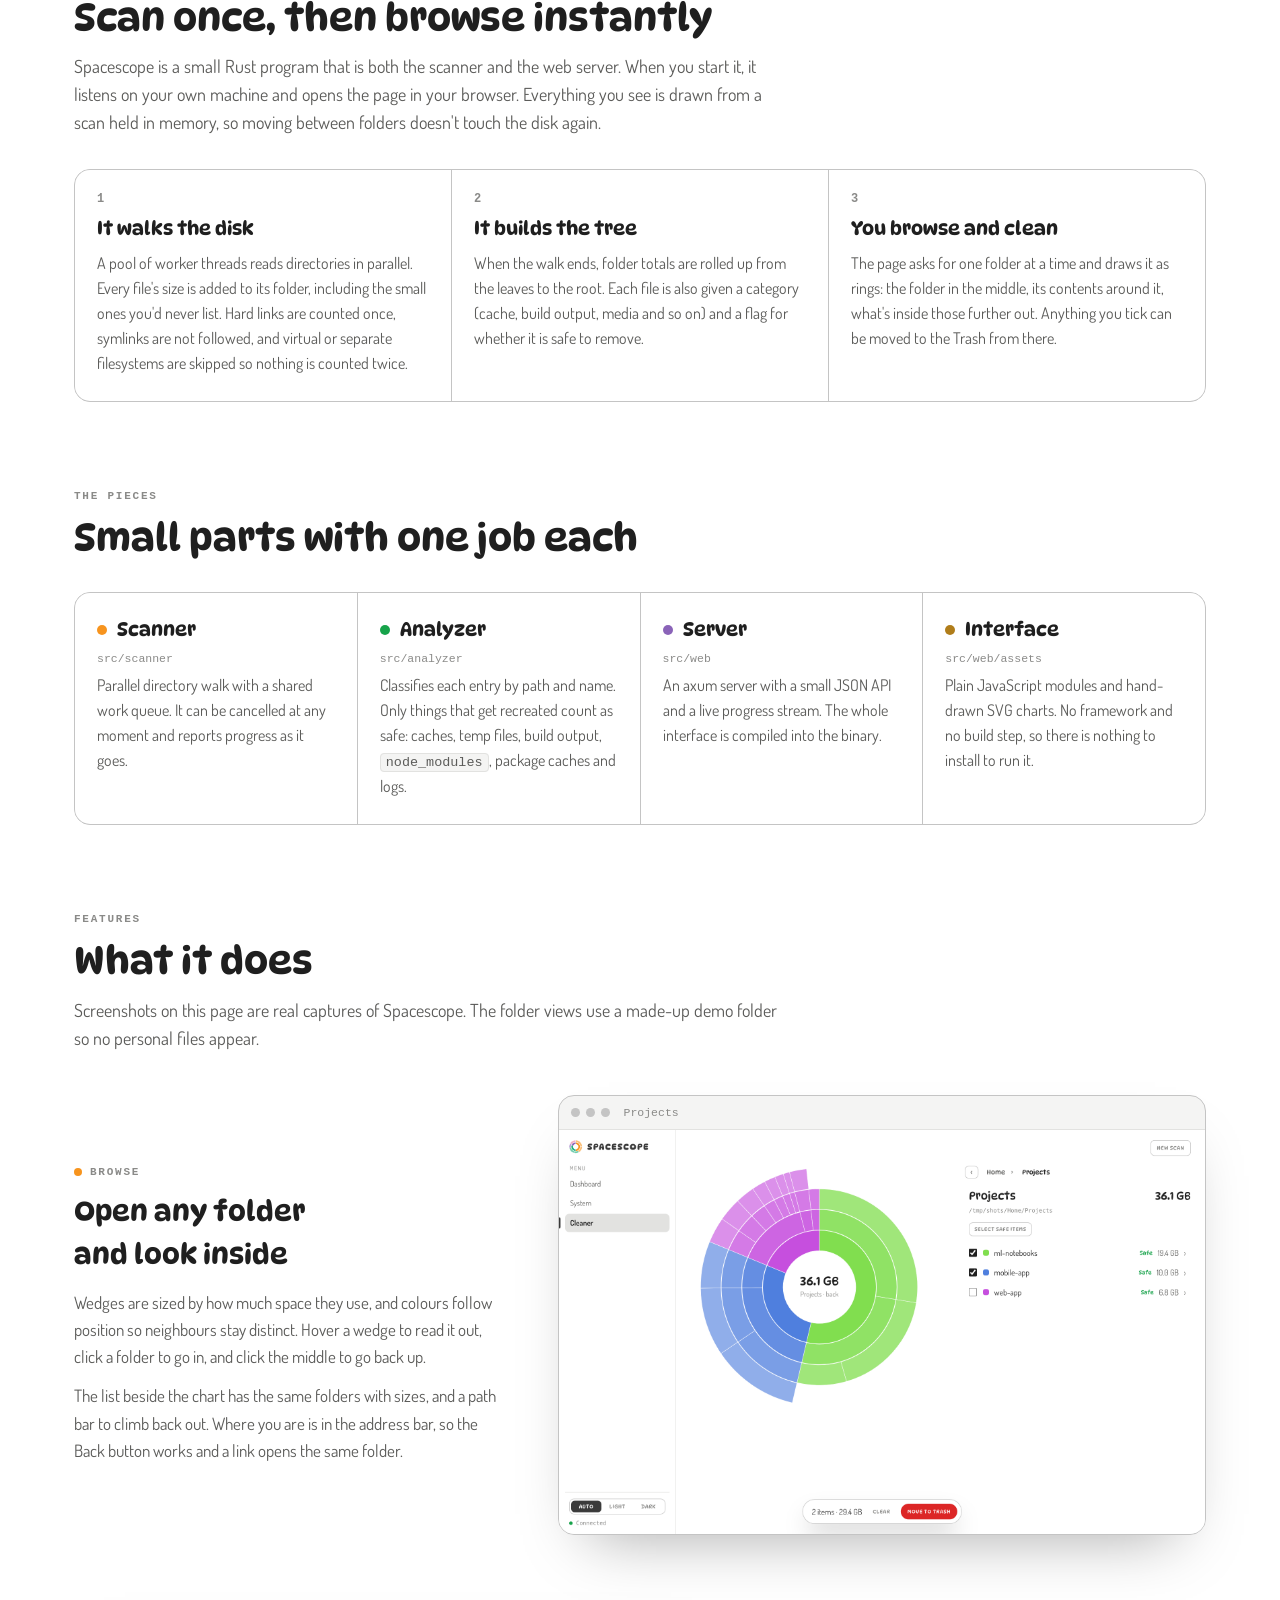
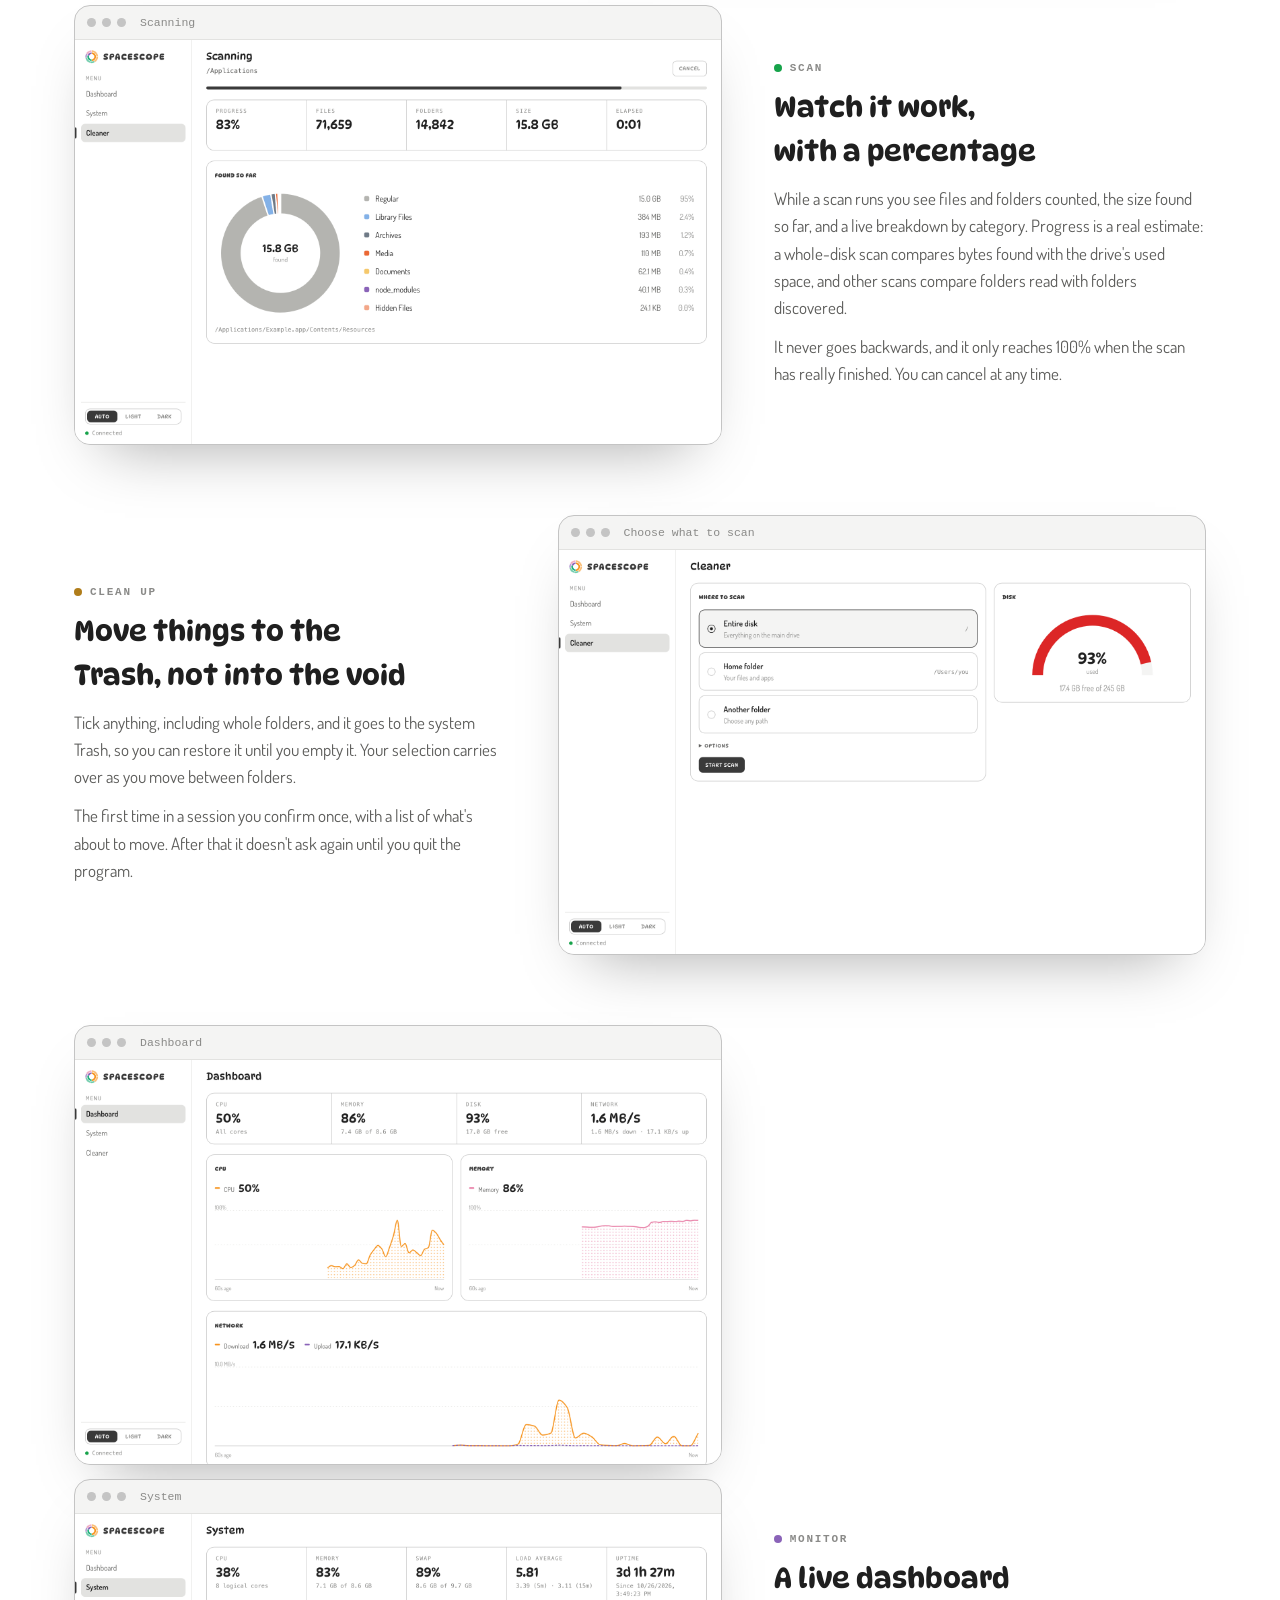
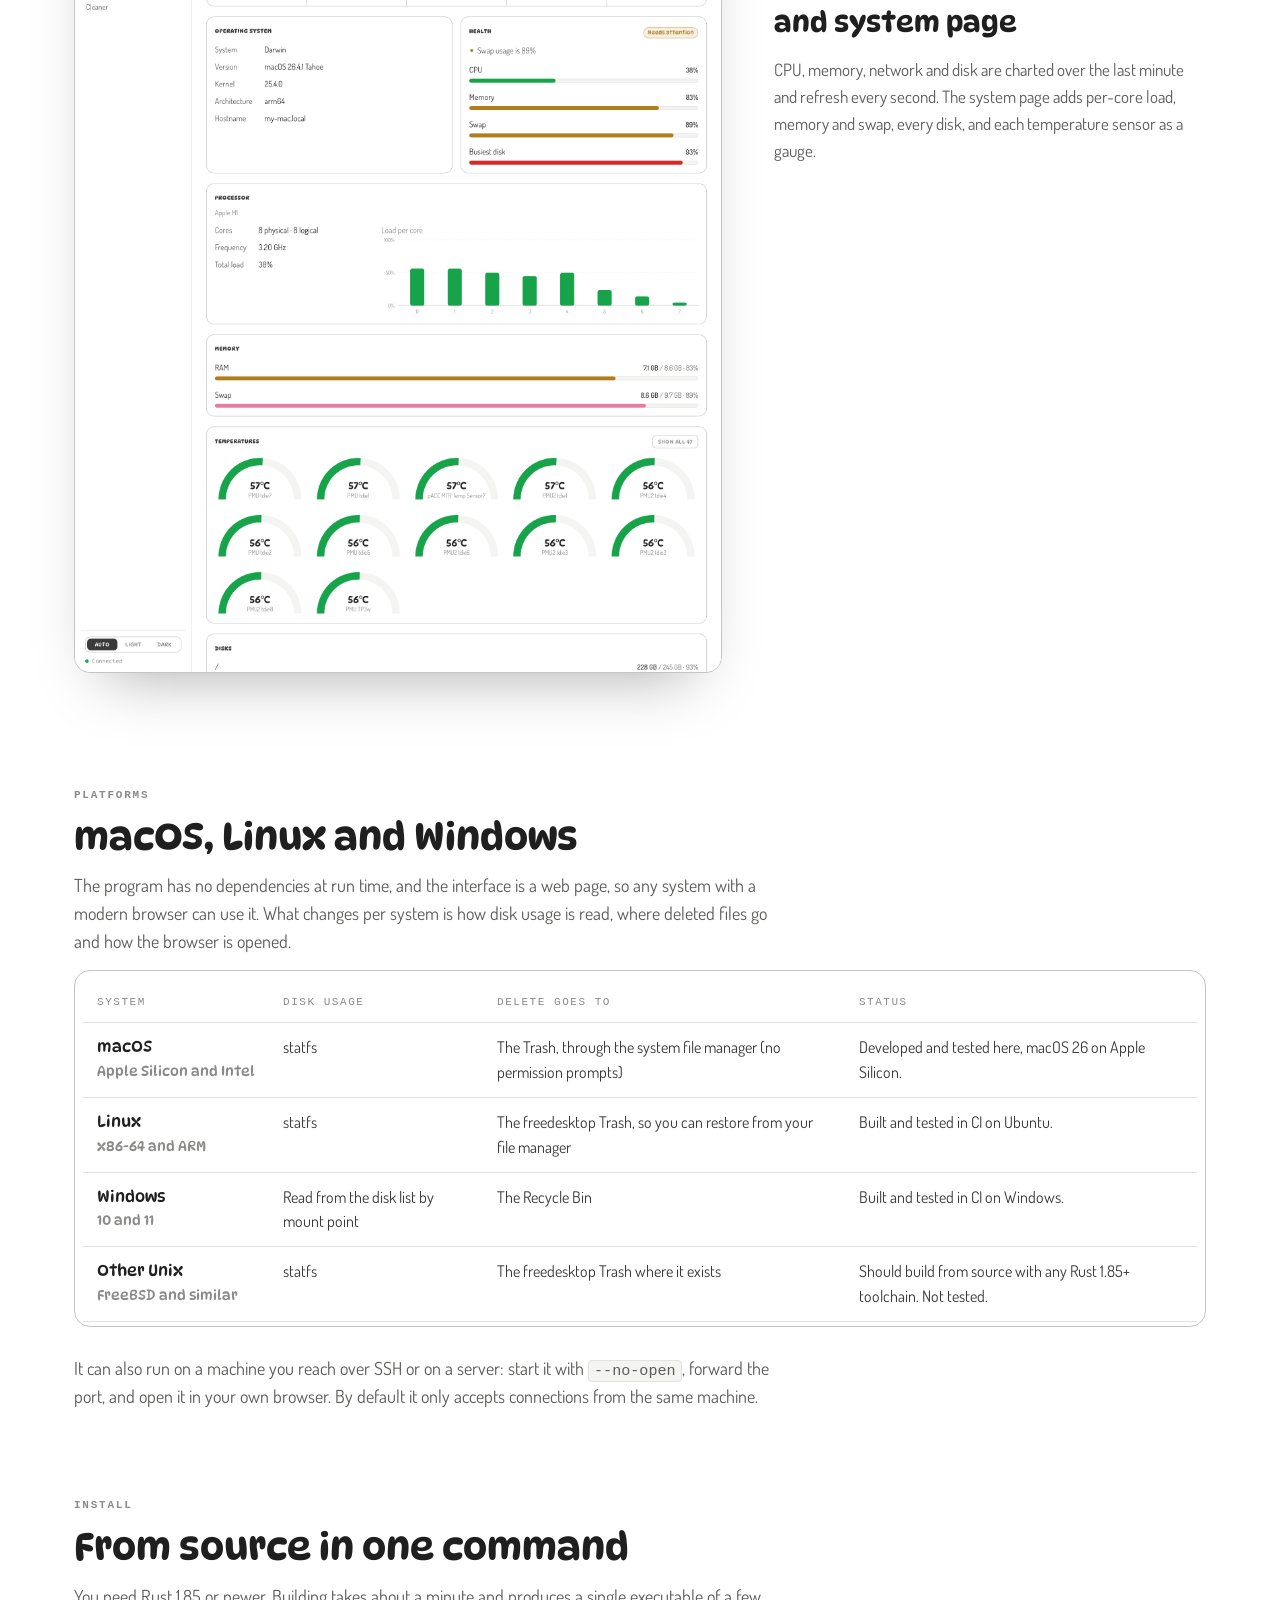
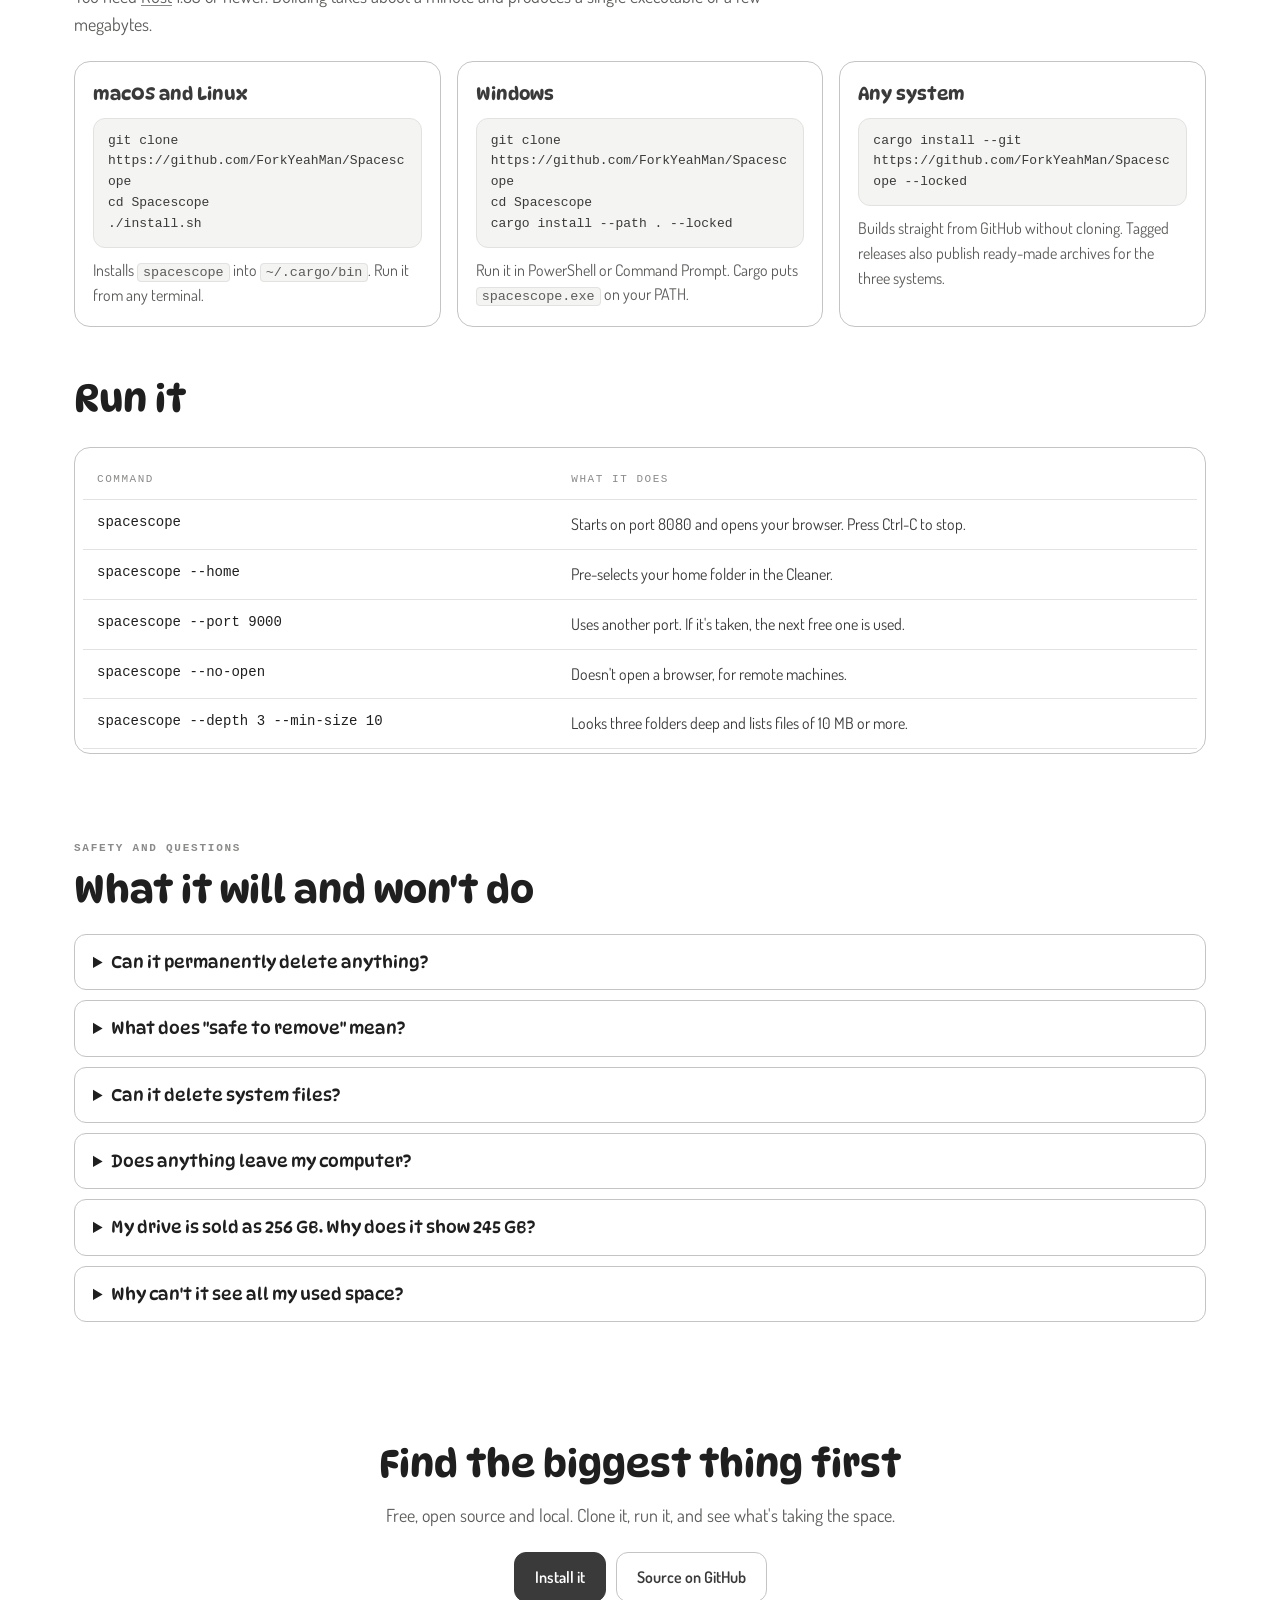
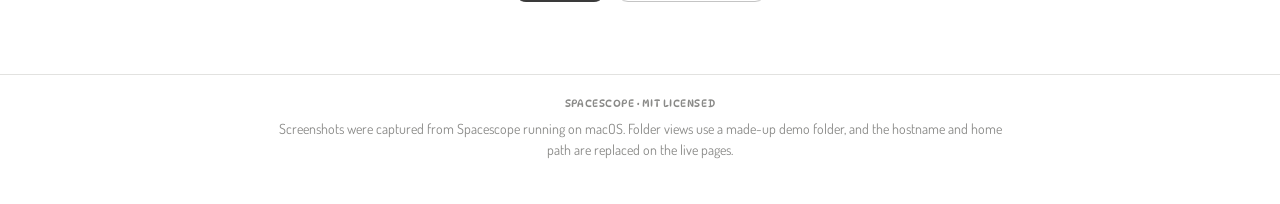
==== commit 1097a3c4: "docs: point the README and project page at the Spacescope repository" ====
--- a/site/index.html
+++ b/site/index.html
@@ -354,7 +354,7 @@
       <a href="#features">Features</a>
       <a href="#platforms">Platforms</a>
       <a href="#install">Install</a>
-      <a href="https://github.com/ForkYeahMan/mac-disk-cleaner">GitHub</a>
+      <a href="https://github.com/ForkYeahMan/Spacescope">GitHub</a>
       <button class="icon-btn" id="theme" type="button" aria-label="Toggle dark mode">
         <svg class="moon" viewBox="0 0 24 24" fill="none" stroke="currentColor" stroke-width="2" aria-hidden="true"><path d="M21 12.8A9 9 0 1 1 11.2 3a7 7 0 0 0 9.8 9.8z"/></svg>
         <svg class="sun" viewBox="0 0 24 24" fill="none" stroke="currentColor" stroke-width="2" aria-hidden="true"><circle cx="12" cy="12" r="4"/><path d="M12 2v2M12 20v2M4.9 4.9l1.4 1.4M17.7 17.7l1.4 1.4M2 12h2M20 12h2M4.9 19.1l1.4-1.4M17.7 6.3l1.4-1.4"/></svg>
@@ -369,7 +369,7 @@
       <p class="lede">Spacescope scans a drive or a folder and draws it as a sunburst you can click through. Open a folder to look inside, tick what you don't need, and move it to the Trash. It is one small program that runs locally and opens in your browser.</p>
       <div class="hero-cta">
         <a class="btn btn-primary" href="#install">Install it</a>
-        <a class="btn" href="https://github.com/ForkYeahMan/mac-disk-cleaner">
+        <a class="btn" href="https://github.com/ForkYeahMan/Spacescope">
           <svg class="gh-mark" viewBox="0 0 16 16" aria-hidden="true"><path d="M8 0C3.58 0 0 3.58 0 8c0 3.54 2.29 6.53 5.47 7.59.4.07.55-.17.55-.38 0-.19-.01-.82-.01-1.49-2.01.37-2.53-.49-2.69-.94-.09-.23-.48-.94-.82-1.13-.28-.15-.68-.52-.01-.53.63-.01 1.08.58 1.23.82.72 1.21 1.87.87 2.33.66.07-.52.28-.87.51-1.07-1.78-.2-3.64-.89-3.64-3.95 0-.87.31-1.59.82-2.15-.08-.2-.36-1.02.08-2.12 0 0 .67-.21 2.2.82.64-.18 1.32-.27 2-.27.68 0 1.36.09 2 .27 1.53-1.04 2.2-.82 2.2-.82.44 1.1.16 1.92.08 2.12.51.56.82 1.27.82 2.15 0 3.07-1.87 3.75-3.65 3.95.29.25.54.73.54 1.48 0 1.07-.01 1.93-.01 2.2 0 .21.15.46.55.38A8.013 8.013 0 0016 8c0-4.42-3.58-8-8-8z"/></svg>
           View on GitHub
         </a>
@@ -544,21 +544,21 @@
       <div class="os-grid">
         <div class="os-card">
           <h3>macOS and Linux</h3>
-          <pre>git clone https://github.com/ForkYeahMan/mac-disk-cleaner
-cd mac-disk-cleaner
+          <pre>git clone https://github.com/ForkYeahMan/Spacescope
+cd Spacescope
 ./install.sh</pre>
           <p>Installs <code>spacescope</code> into <code>~/.cargo/bin</code>. Run it from any terminal.</p>
         </div>
         <div class="os-card">
           <h3>Windows</h3>
-          <pre>git clone https://github.com/ForkYeahMan/mac-disk-cleaner
-cd mac-disk-cleaner
+          <pre>git clone https://github.com/ForkYeahMan/Spacescope
+cd Spacescope
 cargo install --path . --locked</pre>
           <p>Run it in PowerShell or Command Prompt. Cargo puts <code>spacescope.exe</code> on your PATH.</p>
         </div>
         <div class="os-card">
           <h3>Any system</h3>
-          <pre>cargo install --git https://github.com/ForkYeahMan/mac-disk-cleaner --locked</pre>
+          <pre>cargo install --git https://github.com/ForkYeahMan/Spacescope --locked</pre>
           <p>Builds straight from GitHub without cloning. Tagged releases also publish ready-made archives for the three systems.</p>
         </div>
       </div>
@@ -597,7 +597,7 @@
       <p>Free, open source and local. Clone it, run it, and see what's taking the space.</p>
       <div class="hero-cta">
         <a class="btn btn-primary" href="#install">Install it</a>
-        <a class="btn" href="https://github.com/ForkYeahMan/mac-disk-cleaner">Source on GitHub</a>
+        <a class="btn" href="https://github.com/ForkYeahMan/Spacescope">Source on GitHub</a>
       </div>
     </section>
   </main>
